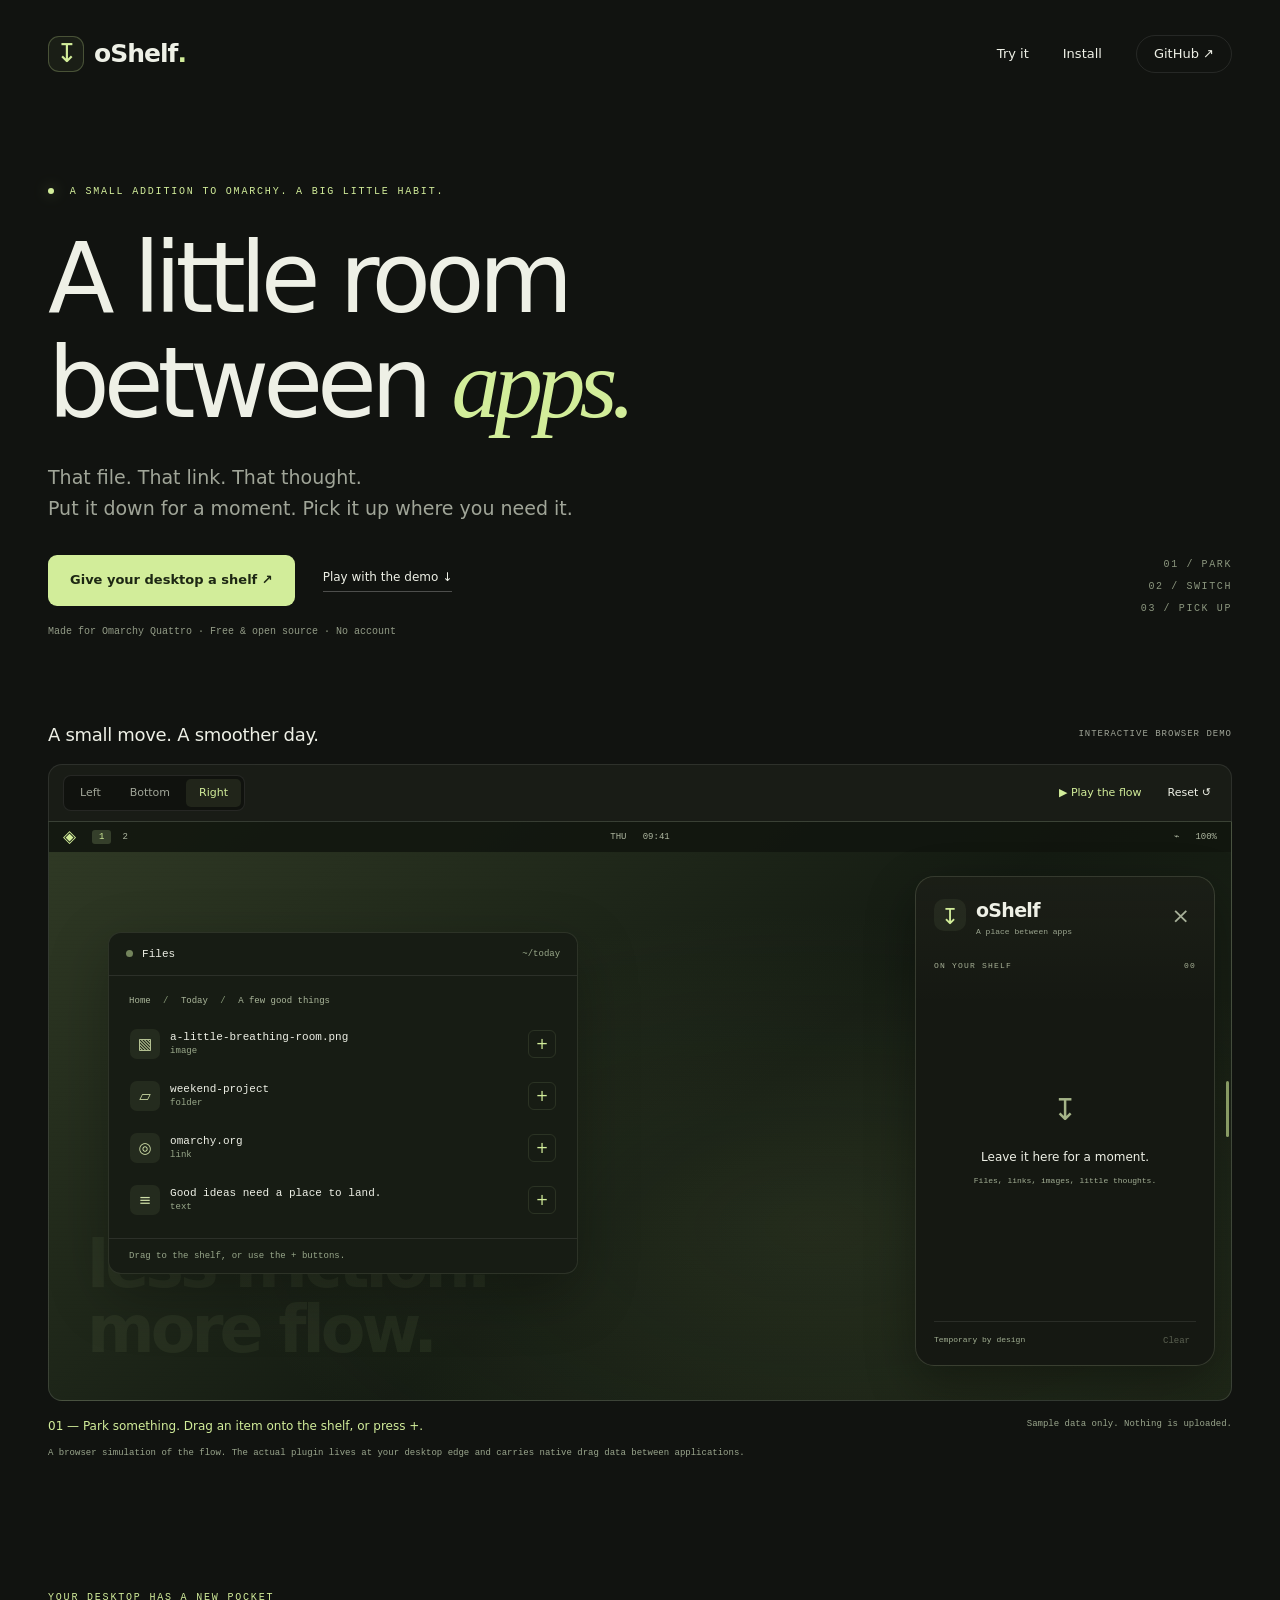
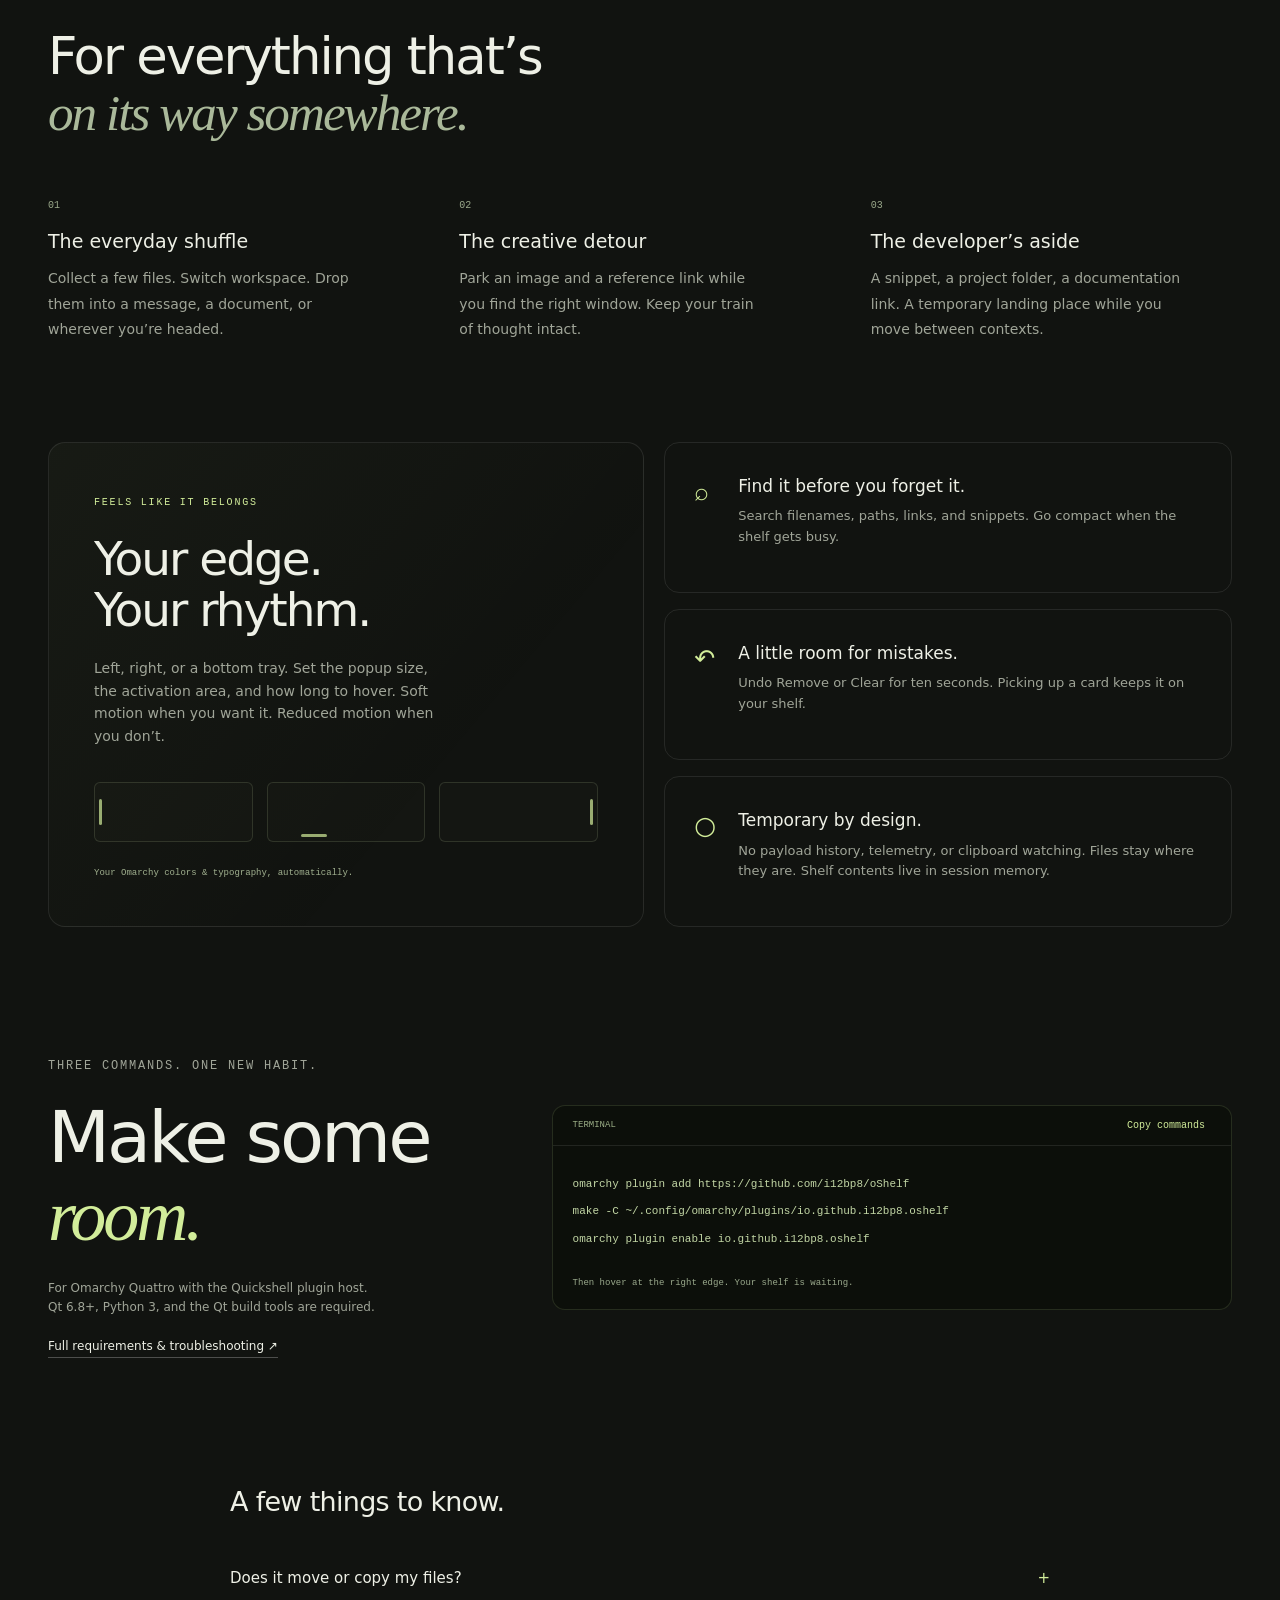
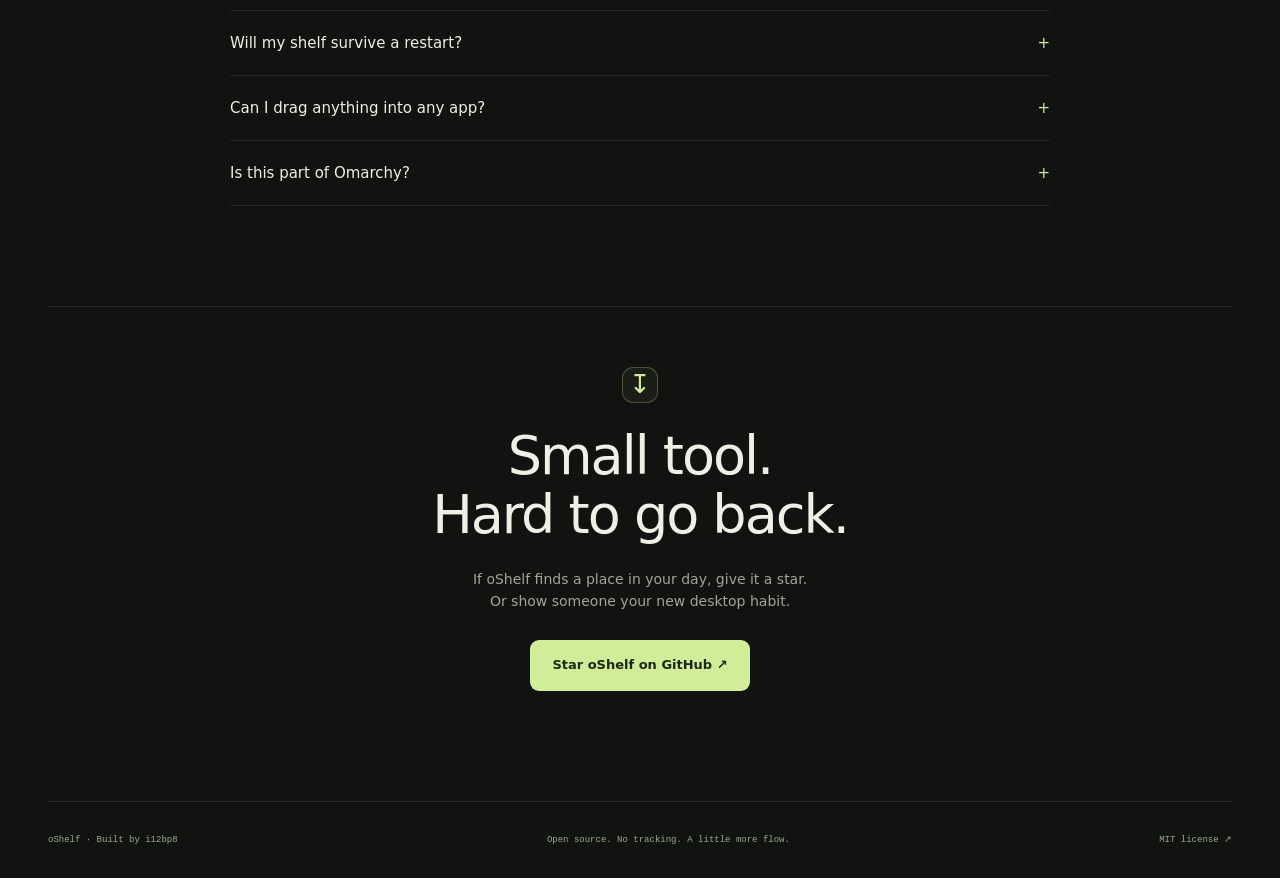
==== site/index.html @ 43b26a2b "Polish oShelf workflows and add interactive product website" ====
<!doctype html>
<html lang="en"><head>
<meta charset="utf-8"><meta name="viewport" content="width=device-width,initial-scale=1">
<title>oShelf — A little room between apps.</title>
<meta name="description" content="Park files, images, links, and snippets at the edge of your Omarchy desktop. Switch context. Pick them up anywhere.">
<meta name="theme-color" content="#111310"><meta property="og:title" content="oShelf — A little room between apps."><meta property="og:description" content="Your next favorite desktop habit. A temporary drag-and-drop shelf for Omarchy."><meta property="og:type" content="website"><meta property="og:url" content="https://i12bp8.github.io/oShelf/"><meta property="og:image" content="https://i12bp8.github.io/oShelf/social.png"><meta name="twitter:card" content="summary_large_image">
<link rel="icon" href="icon.svg" type="image/svg+xml"><link rel="stylesheet" href="style.css"><script src="demo.js" defer></script></head>
<body>
<nav class="nav wrap" aria-label="Main navigation"><a class="brand" href="#"><span class="brand-icon">↧</span> oShelf<span class="brand-dot">.</span></a><div><a href="#playground">Try it</a><a href="#install">Install</a><a class="github" href="https://github.com/i12bp8/oShelf">GitHub ↗</a></div></nav>
<main><header class="hero wrap"><p class="eyebrow"><span></span> A SMALL ADDITION TO OMARCHY. A BIG LITTLE HABIT.</p><h1>A little room<br>between <em>apps.</em></h1><p class="intro">That file. That link. That thought.<br>Put it down for a moment. Pick it up where you need it.</p><div class="hero-actions"><a class="button primary" href="#install">Give your desktop a shelf ↗</a><a class="text-link" href="#playground">Play with the demo ↓</a></div><p class="fine">Made for Omarchy Quattro · Free & open source · No account</p><div class="hero-index" aria-hidden="true">01 / PARK<br>02 / SWITCH<br>03 / PICK UP</div></header>
<section class="playground wrap" id="playground" aria-labelledby="demo-title"><div class="section-label"><h2 id="demo-title">A small move. A smoother day.</h2><span>INTERACTIVE BROWSER DEMO</span></div>
<div class="demo-toolbar"><div class="segmented" aria-label="Shelf placement"><button data-edge="left" aria-pressed="false">Left</button><button data-edge="bottom" aria-pressed="false">Bottom</button><button data-edge="right" aria-pressed="true">Right</button></div><div class="demo-tools"><button id="tour">▶ Play the flow</button><button id="reset" aria-label="Reset demo">Reset ↺</button></div></div>
<div class="desktop" id="desktop" data-edge="right"><div class="desktop-bar"><span class="desktop-logo">◈</span><div class="workspaces" aria-label="Demo workspace"><button data-workspace="1" aria-pressed="true">1</button><button data-workspace="2" aria-pressed="false">2</button></div><span class="bar-time">THU &nbsp; 09:41</span><span>⌁ &nbsp; 100%</span></div><div class="wallpaper-word" aria-hidden="true">less friction.<br>more flow.</div>
<div class="app-window" id="source-window"><div class="window-top"><span class="window-dot"></span><span>Files</span><small>~/today</small></div><div class="file-path">Home <span>/</span> Today <span>/</span> A few good things</div><div id="samples" class="sample-list"></div><p class="window-foot">Drag to the shelf, or use the + buttons.</p></div>
<div class="app-window destination" id="destination" hidden><div class="window-top"><span class="window-dot"></span><span>Your next project</span><small>Workspace 2</small></div><div class="destination-body"><span class="destination-icon">↙</span><h3>Bring it over.</h3><p>Drop a shelf card here.<br>Or select its pick-up arrow.</p><div id="delivered"></div></div></div>
<button class="edge-handle" id="edge-handle" aria-label="Open or close the demo shelf"></button><aside class="shelf" id="shelf" aria-label="Demo shelf"><div class="shelf-head"><span class="shelf-mark">↧</span><div><strong>oShelf</strong><small>A place between apps</small></div><button id="collapse" aria-label="Close demo shelf">×</button></div><div class="shelf-meta"><span>ON YOUR SHELF</span><span id="count">00</span></div><div class="shelf-cards" id="shelf-cards"></div><div class="empty" id="empty"><span>↧</span><strong>Leave it here for a moment.</strong><p>Files, links, images, little thoughts.</p></div><div class="shelf-foot"><span>Temporary by design</span><button id="clear">Clear</button></div></aside></div>
<div class="demo-caption"><p id="demo-status" role="status" aria-live="polite">01 — Park something. Drag an item onto the shelf, or press +.</p><span>Sample data only. Nothing is uploaded.</span></div><p class="demo-note">A browser simulation of the flow. The actual plugin lives at your desktop edge and carries native drag data between applications.</p></section>
<section class="statement wrap"><p class="eyebrow">YOUR DESKTOP HAS A NEW POCKET</p><h2>For everything that’s<br><em>on its way somewhere.</em></h2><div class="use-cases"><article><span class="number">01</span><h3>The everyday shuffle</h3><p>Collect a few files. Switch workspace. Drop them into a message, a document, or wherever you’re headed.</p></article><article><span class="number">02</span><h3>The creative detour</h3><p>Park an image and a reference link while you find the right window. Keep your train of thought intact.</p></article><article><span class="number">03</span><h3>The developer’s aside</h3><p>A snippet, a project folder, a documentation link. A temporary landing place while you move between contexts.</p></article></div></section>
<section class="details wrap"><div class="detail-large"><span class="eyebrow">FEELS LIKE IT BELONGS</span><h2>Your edge.<br>Your rhythm.</h2><p>Left, right, or a bottom tray. Set the popup size, the activation area, and how long to hover. Soft motion when you want it. Reduced motion when you don’t.</p><div class="mini-edges" aria-hidden="true"><div><i></i></div><div><i></i></div><div><i></i></div></div><span class="detail-tag">Your Omarchy colors & typography, automatically.</span></div><div class="detail-stack"><article><span>⌕</span><div><h3>Find it before you forget it.</h3><p>Search filenames, paths, links, and snippets. Go compact when the shelf gets busy.</p></div></article><article><span>↶</span><div><h3>A little room for mistakes.</h3><p>Undo Remove or Clear for ten seconds. Picking up a card keeps it on your shelf.</p></div></article><article><span>○</span><div><h3>Temporary by design.</h3><p>No payload history, telemetry, or clipboard watching. Files stay where they are. Shelf contents live in session memory.</p></div></article></div></section>
<section class="install wrap" id="install"><div><p class="eyebrow">THREE COMMANDS. ONE NEW HABIT.</p><h2>Make some<br><em>room.</em></h2><p>For Omarchy Quattro with the Quickshell plugin host.<br>Qt 6.8+, Python 3, and the Qt build tools are required.</p><a class="text-link" href="https://github.com/i12bp8/oShelf#install">Full requirements & troubleshooting ↗</a></div><div class="terminal"><div class="terminal-top"><span>TERMINAL</span><button id="copy-install">Copy commands</button></div><pre><code id="install-code">omarchy plugin add https://github.com/i12bp8/oShelf
make -C ~/.config/omarchy/plugins/io.github.i12bp8.oshelf
omarchy plugin enable io.github.i12bp8.oshelf</code></pre><p>Then hover at the right edge. Your shelf is waiting.</p></div></section>
<section class="faq wrap"><h2>A few things to know.</h2><details><summary>Does it move or copy my files?</summary><p>oShelf keeps references to files and folders. It never moves or deletes the originals. Outgoing drags use copy semantics; the receiving application decides what to do with the offered data.</p></details><details><summary>Will my shelf survive a restart?</summary><p>No. Shelf contents disappear when the plugin reloads or the shell session ends. Your placement, size, and timing preferences are saved separately.</p></details><details><summary>Can I drag anything into any app?</summary><p>Files, folders, bundles, links, text, and portable image data are supported. Destinations choose which formats they accept. Image-only data is not converted into a file, and browser, GTK, and sandboxed app compatibility is not exhaustive.</p></details><details><summary>Is this part of Omarchy?</summary><p>oShelf is an independent community plugin for Omarchy Quattro. It is free software under the MIT license.</p></details></section>
<section class="closing wrap"><span class="brand-icon">↧</span><h2>Small tool.<br>Hard to go back.</h2><p>If oShelf finds a place in your day, give it a star.<br>Or show someone your new desktop habit.</p><a class="button primary" href="https://github.com/i12bp8/oShelf">Star oShelf on GitHub ↗</a></section></main>
<footer class="wrap"><span>oShelf · Built by <a href="https://github.com/i12bp8">i12bp8</a></span><span>Open source. No tracking. A little more flow.</span><a href="https://github.com/i12bp8/oShelf/blob/main/LICENSE">MIT license ↗</a></footer></body></html>
---- site/style.css ----
:root{color-scheme:dark;--bg:#111310;--line:#ffffff17;--ink:#eef0e6;--muted:#a0a598;--accent:#d2ed9a;--mono:ui-monospace,SFMono-Regular,Consolas,monospace;--sans:Inter,ui-sans-serif,system-ui,-apple-system,sans-serif}
*{box-sizing:border-box}html{scroll-behavior:smooth;scroll-padding-top:24px}body{margin:0;background:var(--bg);color:var(--ink);font-family:var(--sans);font-size:15px;line-height:1.6}a{color:inherit;text-decoration:none}button{font:inherit;color:inherit;cursor:pointer;border:0;background:none}button:disabled{opacity:.4;cursor:default}button:focus-visible,a:focus-visible,summary:focus-visible{outline:2px solid var(--accent);outline-offset:5px}h1,h2,h3,p{margin:0}h1,h2,h3{line-height:1.08}em{font-family:Georgia,serif;font-weight:400}::selection{background:var(--accent);color:var(--bg)}.wrap{max-width:1200px;width:calc(100% - 96px);margin:auto}
.nav{display:flex;justify-content:space-between;align-items:center;height:108px}.brand{font-size:25px;font-weight:700;letter-spacing:-1px;display:flex;align-items:center;gap:10px}.brand-dot{color:var(--accent);margin-left:-10px}.brand-icon{display:inline-grid;place-items:center;width:36px;height:36px;border:1px solid #d2ed9a40;border-radius:11px;background:#d2ed9a0c;color:var(--accent);font:26px var(--mono)}.nav>div{display:flex;gap:34px;align-items:center;font-size:13px}.github{padding:8px 17px;border:1px solid var(--line);border-radius:30px}
.hero{position:relative;padding:76px 0 88px}.eyebrow{font:10px/1.6 var(--mono);letter-spacing:1.8px;color:var(--accent)}.hero .eyebrow span{display:inline-block;width:6px;height:6px;border-radius:50%;background:var(--accent);margin-right:8px;box-shadow:0 0 15px #d2ed9a70}h1{font-size:clamp(64px,7.6vw,108px);font-weight:520;letter-spacing:-6px;margin:26px 0 25px}h1 em{color:var(--accent)}.intro{font-size:19px;color:var(--muted);line-height:1.65}.hero-actions{display:flex;align-items:center;gap:28px;margin-top:30px}.button{display:inline-flex;align-items:center;justify-content:center;gap:30px;border-radius:9px;padding:15px 22px;font-size:13px;font-weight:600;transition:transform .2s,background .2s}.button:hover{transform:translateY(-3px)}.primary{background:var(--accent);color:#1d2713}.text-link{font-size:12px;border-bottom:1px solid #ffffff40;padding-bottom:4px}.fine{font:10px var(--mono);color:#929b86;margin-top:20px}.hero-index{position:absolute;bottom:105px;right:0;text-align:right;font:10px/2.2 var(--mono);letter-spacing:1.6px;color:#8b967e}
.section-label{display:flex;align-items:center;justify-content:space-between;margin-bottom:20px}.section-label h2{font-size:18px;font-weight:500;letter-spacing:-.3px}.section-label>span{font:9px var(--mono);color:var(--muted);letter-spacing:1px}.playground{scroll-margin-top:30px}.demo-toolbar{border:1px solid var(--line);border-bottom:0;border-radius:14px 14px 0 0;display:flex;justify-content:space-between;align-items:center;padding:10px 14px;background:#191c16}.segmented{display:flex;gap:3px;padding:3px;background:#10120e;border:1px solid var(--line);border-radius:8px}.segmented button{font-size:11px;padding:5px 13px;border-radius:5px;color:var(--muted)}.segmented button[aria-pressed=true]{color:var(--accent);background:#d2ed9a16}.demo-tools{display:flex;gap:14px;font-size:11px}.demo-tools button:first-child{color:var(--accent)}
.desktop{height:580px;position:relative;overflow:hidden;border:1px solid #ffffff20;border-radius:0 0 14px 14px;background:radial-gradient(ellipse at 65% 70%,#5b674033,transparent 55%),linear-gradient(140deg,#303a25,#141b12 55%,#1d2517);isolation:isolate}.desktop:after{content:'';position:absolute;inset:30px 0 0;pointer-events:none;background:repeating-linear-gradient(0deg,transparent,transparent 3px,#00000005 3px,#00000005 4px);z-index:-1}.desktop-bar{height:30px;background:#10150edf;display:flex;align-items:center;gap:16px;padding:0 14px;font:9px var(--mono);color:#aeb7a0}.desktop-logo{color:var(--accent);font-size:17px}.workspaces{display:flex;gap:4px}.workspaces button{padding:2px 7px;border-radius:3px}.workspaces button[aria-pressed=true]{background:#c6e39830;color:var(--accent)}.bar-time{position:absolute;left:50%;transform:translateX(-50%)}.desktop-bar>span:last-child{margin-left:auto}.wallpaper-word{position:absolute;left:38px;bottom:38px;font-size:65px;line-height:1;letter-spacing:-4px;color:#d2ed9a10;font-weight:650}
.app-window{position:absolute;left:5%;top:110px;width:45%;max-width:470px;min-width:280px;border:1px solid #c3d0ad21;background:#171c14;border-radius:13px;box-shadow:0 20px 60px #0004;overflow:hidden;transition:opacity .3s,transform .3s}.window-top{display:flex;align-items:center;gap:9px;height:43px;padding:0 17px;font:11px var(--mono);border-bottom:1px solid var(--line)}.window-dot{width:7px;height:7px;background:#73845c;border-radius:50%}.window-top small{margin-left:auto;color:#98a789;font-size:9px}.file-path{padding:20px 20px 12px;font:9px var(--mono);color:#abb79b}.file-path span{color:#879977;padding:0 7px}.sample-list{padding:0 10px 12px}.sample{display:flex;gap:10px;align-items:center;padding:11px;border-radius:8px;cursor:grab}.sample:hover{background:#ffffff05}.sample-icon{width:30px;height:30px;display:grid;place-items:center;border-radius:7px;background:#d2ed9a12;color:#cfdea8;font-size:15px}.sample-copy{flex:1;min-width:0}.sample strong{font:11px var(--mono);display:block;white-space:nowrap;overflow:hidden;text-overflow:ellipsis}.sample small{display:block;font:9px var(--mono);color:#9aa98b;margin-top:3px}.sample button{border:1px solid #b3ca8d20;border-radius:6px;width:28px;height:28px;color:var(--accent)}.window-foot{border-top:1px solid var(--line);padding:12px 20px;font:9px var(--mono);color:#98a78a}
.edge-handle{position:absolute;right:0;top:42%;width:16px;height:90px;z-index:5;padding:0}.edge-handle:after{content:'';position:absolute;right:2px;top:17px;width:3px;height:56px;border-radius:4px;background:var(--accent);opacity:.6}.edge-handle:hover:after{opacity:1}.shelf{position:absolute;right:16px;top:54px;width:300px;height:490px;background:#151812;border:1px solid #c5d2ad2e;border-radius:19px;box-shadow:0 18px 50px #0005;display:flex;flex-direction:column;padding:18px;transition:transform .32s cubic-bezier(.2,.8,.2,1),opacity .24s;z-index:4;background-image:linear-gradient(#d2ed9a08,transparent 130px)}.shelf.closed{opacity:0;transform:translateX(28px) scale(.97);pointer-events:none}.shelf.dragover{border-color:var(--accent);box-shadow:0 0 0 3px #d2ed9a18,0 18px 50px #0005}.shelf-head{display:flex;align-items:center;gap:10px}.shelf-mark{width:32px;height:32px;display:grid;place-items:center;background:#d2ed9a10;border-radius:10px;font-size:22px;color:var(--accent)}.shelf-head strong{font-size:19px;letter-spacing:-.7px}.shelf-head small{display:block;color:#9ba58f;font:8px var(--mono);margin-top:2px}.shelf-head>button{margin-left:auto;font-size:22px;color:#a7b099}.shelf-meta{display:flex;justify-content:space-between;margin:25px 0 12px;font:8px var(--mono);letter-spacing:1.2px;color:#a6b095}.shelf-cards{display:flex;flex-direction:column;gap:8px;overflow:auto;flex:1;scrollbar-width:thin;scrollbar-color:#4b593b transparent}.demo-card{position:relative;background:#d2ed9a04;border:1px solid #c7d3b316;border-radius:12px;padding:13px;flex-shrink:0;cursor:grab;animation:arrive .28s ease-out}.card-type{font:8px var(--mono);letter-spacing:1.4px;color:#aabc8c;display:block;margin-bottom:8px}.card-title{font:12px/1.4 var(--mono);display:block;padding-right:24px;overflow-wrap:anywhere}.card-detail{font:8px var(--mono);color:#9aa78c;display:block;margin-top:10px;overflow:hidden;text-overflow:ellipsis;white-space:nowrap}.demo-card button{position:absolute;right:8px;top:8px;border-radius:6px;color:var(--accent);width:27px;height:27px;background:#d2ed9a0b}.card-art{height:58px;border-radius:6px;margin-bottom:10px;background:radial-gradient(circle at 65% 40%,#e3d998 0 8%,transparent 8.5%),linear-gradient(165deg,transparent 50%,#7a8e5f 50% 66%,#455b3a 66% 78%,#263d2b 78%),#b7c296}.empty{text-align:center;position:absolute;left:20px;right:20px;top:43%;pointer-events:none}.empty>span{display:block;font-size:30px;color:#a5b488;margin-bottom:10px}.empty strong{font-size:12px;font-weight:500}.empty p{font:8px var(--mono);color:#a2ae94;margin-top:8px}.shelf-foot{display:flex;justify-content:space-between;border-top:1px solid var(--line);padding-top:13px;margin-top:12px;font:8px var(--mono);color:#a0ae91}.shelf-foot button{font-size:9px;color:#c2ccaf}
.destination-body{min-height:250px;padding:35px;text-align:center}.destination-icon{font-size:27px;color:var(--accent)}.destination h3{font-size:24px;margin:12px 0}.destination p{font-size:11px;color:var(--muted)}.destination.dragover{border-color:var(--accent)}#delivered{display:flex;gap:7px;flex-wrap:wrap;margin-top:20px}.delivered-item{font:9px var(--mono);border:1px solid #d2ed9a35;color:var(--accent);padding:7px 10px;border-radius:6px;animation:arrive .3s;overflow-wrap:anywhere;max-width:100%}
.desktop[data-edge=left] .shelf{left:16px;right:auto}.desktop[data-edge=left] .shelf.closed{transform:translateX(-28px) scale(.97)}.desktop[data-edge=left] .edge-handle{left:0;right:auto}.desktop[data-edge=left] .edge-handle:after{left:2px;right:auto}.desktop[data-edge=left] .app-window{left:auto;right:5%}.desktop[data-edge=bottom] .shelf{width:620px;max-width:calc(100% - 32px);height:255px;top:auto;bottom:14px;left:50%;right:auto;transform:translateX(-50%)}.desktop[data-edge=bottom] .shelf.closed{transform:translate(-50%,28px) scale(.97)}.desktop[data-edge=bottom] .shelf-cards{flex-direction:row}.desktop[data-edge=bottom] .demo-card{width:210px}.desktop[data-edge=bottom] .card-art{display:none}.desktop[data-edge=bottom] .shelf-meta{margin:12px 0 8px}.desktop[data-edge=bottom] .shelf-foot{margin-top:8px;padding-top:8px}.desktop[data-edge=bottom] .edge-handle{top:auto;bottom:0;left:44%;width:90px;height:14px}.desktop[data-edge=bottom] .edge-handle:after{top:auto;bottom:2px;left:17px;width:56px;height:3px}.desktop[data-edge=bottom] .app-window{top:50px;left:7%;width:50%}.desktop[data-edge=bottom] .sample{padding:5px 11px}.desktop[data-edge=bottom] .file-path{padding:10px 20px}.desktop[data-edge=bottom] .window-foot{display:none}.desktop[data-edge=bottom] .destination-body{padding:12px;min-height:160px}
.demo-caption{display:flex;justify-content:space-between;gap:20px;align-items:start;margin-top:16px}.demo-caption p{font-size:12px;color:var(--accent)}.demo-caption>span,.demo-note{font:9px/1.6 var(--mono);color:#9aa68d}.demo-note{margin-top:10px;max-width:720px}.statement{padding:130px 0 100px}.statement h2{font-size:clamp(35px,4vw,54px);font-weight:500;letter-spacing:-2px;margin-top:23px}.statement h2 em{color:#aab99a}.use-cases{display:grid;grid-template-columns:repeat(3,1fr);gap:50px;margin-top:60px}.number{font:10px var(--mono);color:#9aa88a;display:block;margin-bottom:20px}.use-cases h3{font-size:19px;font-weight:500;margin-bottom:15px}.use-cases p{color:var(--muted);font-size:14px;line-height:1.8;max-width:310px}
.details{display:grid;grid-template-columns:1.05fr 1fr;gap:20px}.detail-large{padding:45px;border:1px solid var(--line);border-radius:17px;background:linear-gradient(130deg,#d2ed9a09,transparent 70%)}.detail-large h2{font-size:47px;letter-spacing:-2px;font-weight:500;margin:22px 0}.detail-large p{font-size:14px;color:var(--muted);max-width:350px}.mini-edges{display:flex;gap:14px;margin:35px 0 24px}.mini-edges>div{position:relative;width:95px;height:60px;border:1px solid #a2b68a30;border-radius:6px;background:#d2ed9a04}.mini-edges i{position:absolute;background:var(--accent);border-radius:3px;opacity:.7}.mini-edges>div:nth-child(1) i{height:26px;width:3px;left:4px;top:16px}.mini-edges>div:nth-child(2) i{height:3px;width:26px;left:33px;bottom:4px}.mini-edges>div:nth-child(3) i{height:26px;width:3px;right:4px;top:16px}.detail-tag{font:9px var(--mono);color:#a0b08f}.detail-stack{display:flex;flex-direction:column;gap:16px}.detail-stack article{display:flex;gap:20px;padding:29px;border:1px solid var(--line);border-radius:15px;flex:1}.detail-stack article>span{font-size:25px;color:var(--accent);width:24px;flex-shrink:0}.detail-stack h3{font-size:17px;font-weight:500;margin:5px 0 11px}.detail-stack p{font-size:13px;color:var(--muted)}
.install{padding:130px 0;display:grid;grid-template-columns:.8fr 1.2fr;align-items:center;gap:50px}.install h2{font-size:72px;letter-spacing:-3px;margin:23px 0;font-weight:500}.install h2 em{color:var(--accent)}.install p{font-size:12px;color:var(--muted);margin-bottom:16px}.terminal{background:#0c0f0a;border:1px solid #d2ed9a22;border-radius:13px;overflow:hidden;min-width:0}.terminal-top{padding:13px 20px;display:flex;justify-content:space-between;align-items:center;border-bottom:1px solid var(--line);font:9px var(--mono);color:#9bae86}.terminal-top button{font-size:10px;color:var(--accent)}pre{padding:25px 20px;margin:0;overflow:auto;font:11px/2.5 var(--mono);color:#c2d6a5}.terminal p{font:9px var(--mono);padding:0 20px 5px;color:#9aa98c}
.faq{max-width:820px;padding:0 0 100px}.faq h2{font-size:27px;font-weight:500;margin-bottom:30px;letter-spacing:-.7px}details{border-bottom:1px solid var(--line);padding:20px 0}summary{cursor:pointer;list-style:none;font-size:15px;display:flex;justify-content:space-between}summary:after{content:'+';color:var(--accent)}details[open] summary:after{content:'−'}details p{font-size:13px;color:var(--muted);margin-top:14px;max-width:700px}.closing{text-align:center;padding:60px 0 110px;border-top:1px solid var(--line)}.closing h2{font-size:54px;font-weight:500;letter-spacing:-2px;margin:24px 0}.closing p{color:var(--muted);font-size:14px;margin-bottom:27px}footer{display:flex;justify-content:space-between;gap:20px;padding:30px 0;border-top:1px solid var(--line);font:9px/1.8 var(--mono);color:#9baa8e}footer a:hover{color:var(--accent)}[hidden]{display:none!important}
@keyframes arrive{from{opacity:0;transform:translateY(8px) scale(.97)}to{opacity:1;transform:none}}
@media(max-width:1000px){.wrap{width:calc(100% - 48px)}.hero-index{display:none}.desktop{height:570px}.app-window{left:3%;width:43%;min-width:220px}.shelf{width:275px}.desktop[data-edge=left] .app-window{right:3%}.install{grid-template-columns:1fr;gap:35px}.install h2 br{display:none}.use-cases{gap:25px}.details{gap:15px}.detail-large{padding:30px}.detail-stack article{padding:24px}.hero{padding-top:55px}h1{letter-spacing:-4px}}
@media(max-width:650px){.wrap{width:calc(100% - 36px)}.nav{height:80px}.nav>div{gap:18px}.nav>div>a:first-child{display:none}.hero{padding:48px 0 55px}h1{font-size:62px;letter-spacing:-3.8px}.hero .eyebrow{font-size:8px;letter-spacing:.8px}.intro{font-size:16px}.hero-actions{align-items:start;flex-direction:column;gap:20px}.fine{font-size:8px}.section-label{align-items:start;gap:12px}.section-label h2{font-size:15px}.section-label>span{font-size:7px;max-width:90px;text-align:right}.demo-toolbar{padding:8px}.segmented button{padding:5px 8px;font-size:10px}.demo-tools{gap:5px;font-size:9px}.desktop{height:780px}.bar-time{display:none}.app-window,.desktop[data-edge=left] .app-window,.desktop[data-edge=bottom] .app-window{left:14px;right:14px;top:48px;width:auto;max-width:none;min-width:0}.sample{padding:7px}.file-path{font-size:8px;padding:12px}.window-foot{padding:8px 14px;font-size:8px}.shelf,.desktop[data-edge=left] .shelf{left:auto;right:14px;top:355px;width:calc(100% - 28px);height:405px}.desktop[data-edge=left] .shelf{left:14px;right:auto}.desktop[data-edge=bottom] .shelf{top:auto;bottom:15px;height:380px;width:calc(100% - 28px);max-width:none;left:50%}.desktop[data-edge=bottom] .shelf-cards{flex-direction:column}.desktop[data-edge=bottom] .demo-card{width:100%}.desktop[data-edge=bottom] .app-window .sample{padding:7px}.desktop[data-edge=bottom] .window-foot{display:block}.destination-body{min-height:215px;padding:20px}.destination h3{font-size:21px}.desktop[data-edge=bottom] .destination-body{min-height:240px;padding:24px}.wallpaper-word{font-size:48px}.demo-caption{flex-direction:column;gap:6px}.demo-caption p{font-size:11px}.statement{padding:80px 0 60px}.statement h2{font-size:34px;letter-spacing:-1.3px}.use-cases{grid-template-columns:1fr;margin-top:35px;gap:30px}.use-cases article{display:grid;grid-template-columns:30px 1fr;column-gap:12px}.number{grid-row:span 2;margin-top:5px}.use-cases p{max-width:none}.use-cases h3{font-size:18px;margin-bottom:10px}.details{grid-template-columns:1fr}.detail-large h2{font-size:40px}.install{padding:80px 0}.install h2{font-size:57px}.faq{padding-bottom:65px}.closing{padding:50px 0 70px}.closing h2{font-size:45px}footer{flex-direction:column;gap:8px}.demo-note{font-size:8px}}
.details>*{min-width:0}.detail-tag{display:block;line-height:1.7;overflow-wrap:anywhere}.detail-stack article>div{min-width:0}.mini-edges>div{min-width:0;flex:1}
@media(prefers-reduced-motion:reduce){html{scroll-behavior:auto}*,*:before,*:after{animation:none!important;transition:none!important}}
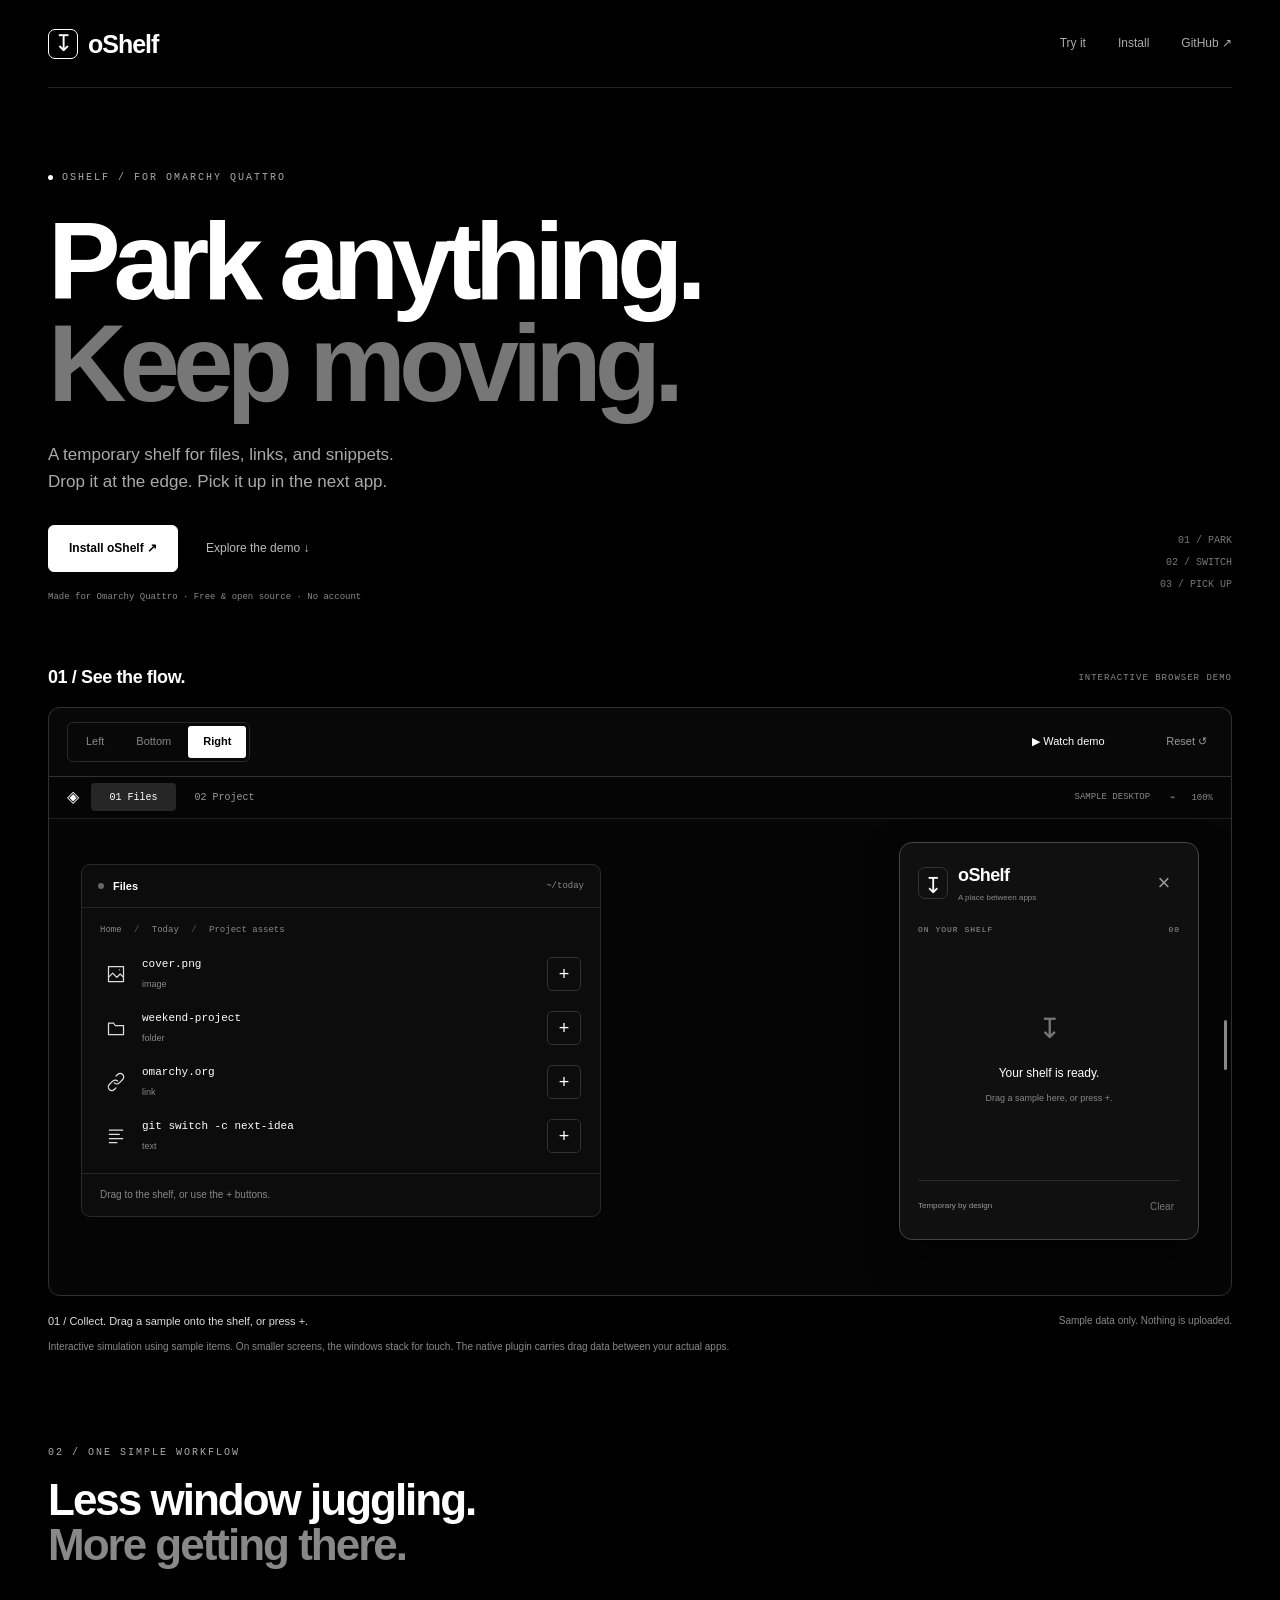
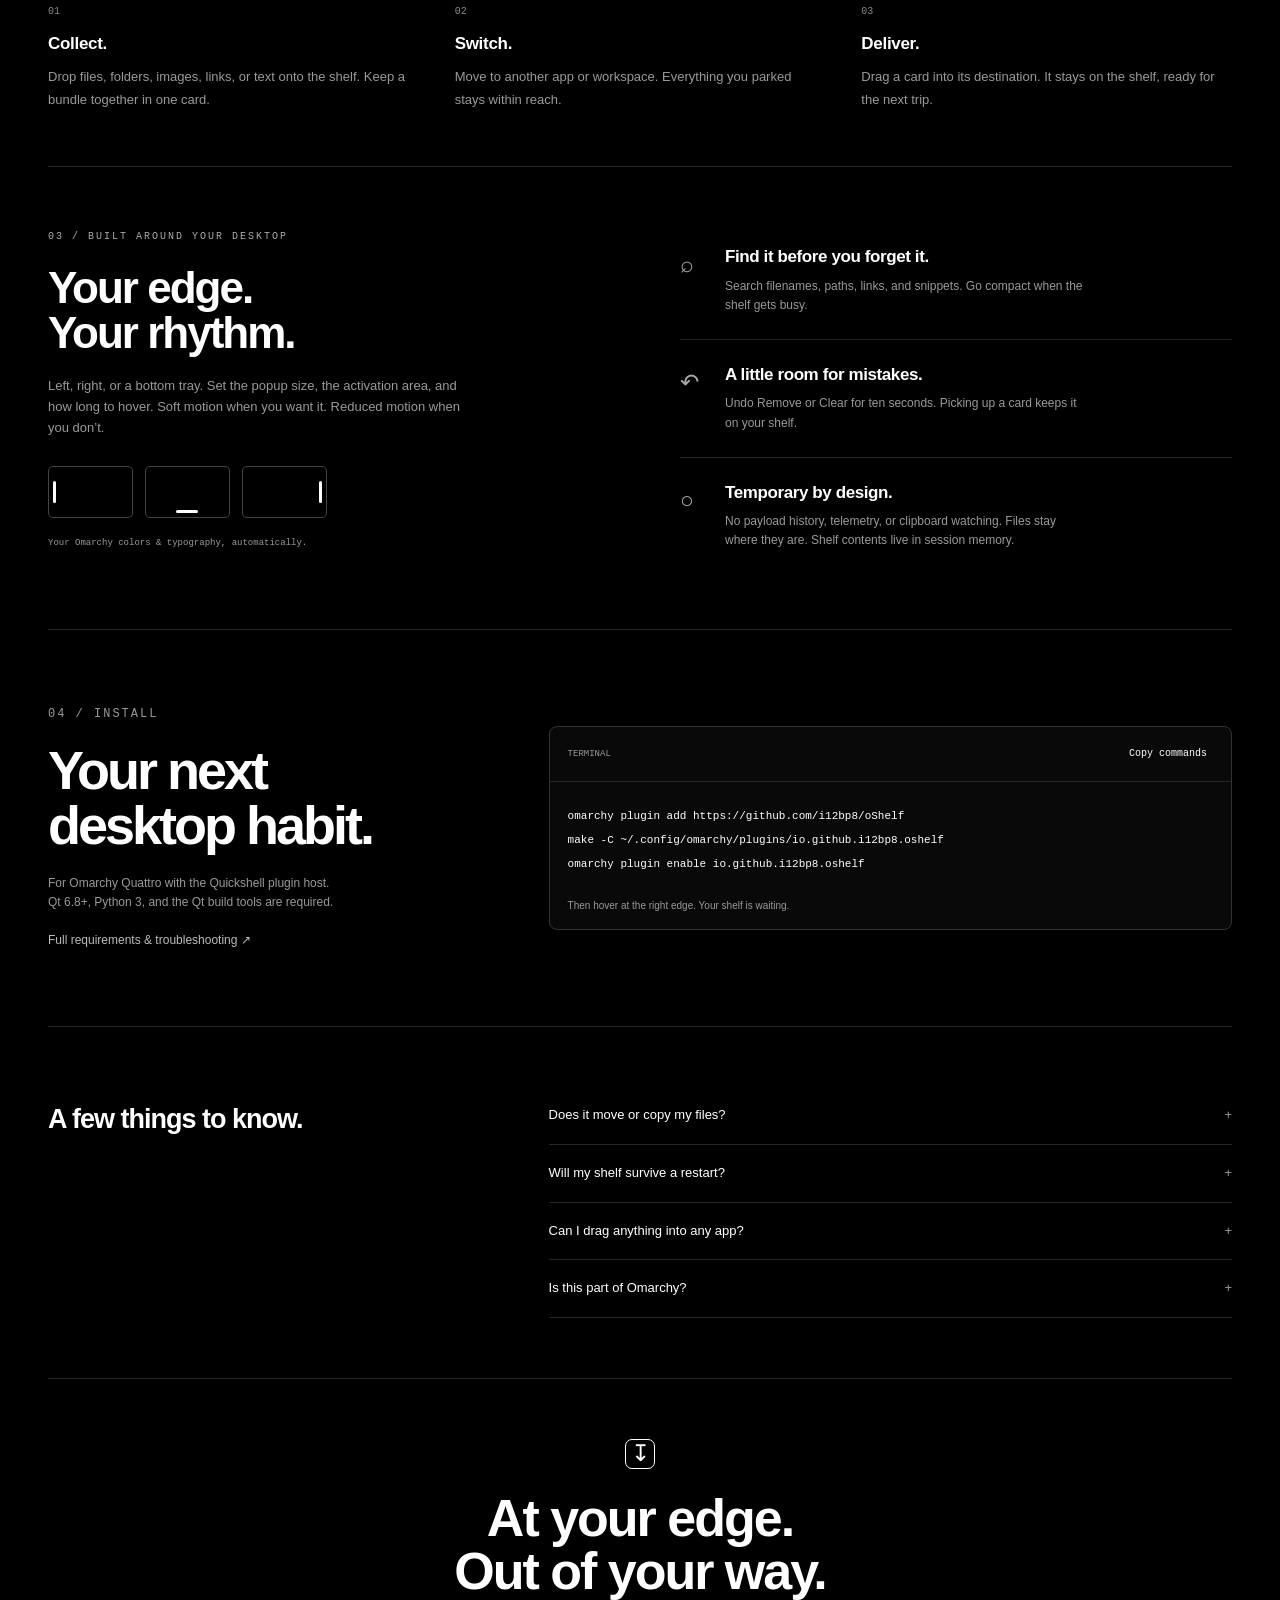
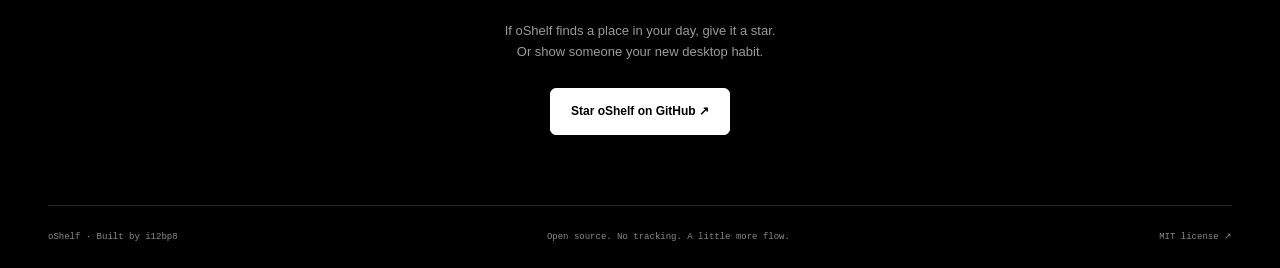
==== commit a9c9e65f: "Redesign the site in monochrome" ====
--- a/site/index.html
+++ b/site/index.html
@@ -3,23 +3,23 @@
 <meta charset="utf-8"><meta name="viewport" content="width=device-width,initial-scale=1">
 <title>oShelf — A little room between apps.</title>
 <meta name="description" content="Park files, images, links, and snippets at the edge of your Omarchy desktop. Switch context. Pick them up anywhere.">
-<meta name="theme-color" content="#111310"><meta property="og:title" content="oShelf — A little room between apps."><meta property="og:description" content="Your next favorite desktop habit. A temporary drag-and-drop shelf for Omarchy."><meta property="og:type" content="website"><meta property="og:url" content="https://i12bp8.github.io/oShelf/"><meta property="og:image" content="https://i12bp8.github.io/oShelf/social.png"><meta name="twitter:card" content="summary_large_image">
-<link rel="icon" href="icon.svg" type="image/svg+xml"><link rel="stylesheet" href="style.css"><script src="demo.js" defer></script></head>
+<meta name="theme-color" content="#000000"><meta property="og:title" content="oShelf — A little room between apps."><meta property="og:description" content="Your next favorite desktop habit. A temporary drag-and-drop shelf for Omarchy."><meta property="og:type" content="website"><meta property="og:url" content="https://i12bp8.github.io/oShelf/"><meta property="og:image" content="https://i12bp8.github.io/oShelf/social.png"><meta name="twitter:card" content="summary_large_image">
+<link rel="icon" href="icon.svg" type="image/svg+xml"><link rel="stylesheet" href="style.css?v=2"><script src="demo.js?v=2" defer></script></head>
 <body>
 <nav class="nav wrap" aria-label="Main navigation"><a class="brand" href="#"><span class="brand-icon">↧</span> oShelf<span class="brand-dot">.</span></a><div><a href="#playground">Try it</a><a href="#install">Install</a><a class="github" href="https://github.com/i12bp8/oShelf">GitHub ↗</a></div></nav>
-<main><header class="hero wrap"><p class="eyebrow"><span></span> A SMALL ADDITION TO OMARCHY. A BIG LITTLE HABIT.</p><h1>A little room<br>between <em>apps.</em></h1><p class="intro">That file. That link. That thought.<br>Put it down for a moment. Pick it up where you need it.</p><div class="hero-actions"><a class="button primary" href="#install">Give your desktop a shelf ↗</a><a class="text-link" href="#playground">Play with the demo ↓</a></div><p class="fine">Made for Omarchy Quattro · Free & open source · No account</p><div class="hero-index" aria-hidden="true">01 / PARK<br>02 / SWITCH<br>03 / PICK UP</div></header>
-<section class="playground wrap" id="playground" aria-labelledby="demo-title"><div class="section-label"><h2 id="demo-title">A small move. A smoother day.</h2><span>INTERACTIVE BROWSER DEMO</span></div>
-<div class="demo-toolbar"><div class="segmented" aria-label="Shelf placement"><button data-edge="left" aria-pressed="false">Left</button><button data-edge="bottom" aria-pressed="false">Bottom</button><button data-edge="right" aria-pressed="true">Right</button></div><div class="demo-tools"><button id="tour">▶ Play the flow</button><button id="reset" aria-label="Reset demo">Reset ↺</button></div></div>
-<div class="desktop" id="desktop" data-edge="right"><div class="desktop-bar"><span class="desktop-logo">◈</span><div class="workspaces" aria-label="Demo workspace"><button data-workspace="1" aria-pressed="true">1</button><button data-workspace="2" aria-pressed="false">2</button></div><span class="bar-time">THU &nbsp; 09:41</span><span>⌁ &nbsp; 100%</span></div><div class="wallpaper-word" aria-hidden="true">less friction.<br>more flow.</div>
-<div class="app-window" id="source-window"><div class="window-top"><span class="window-dot"></span><span>Files</span><small>~/today</small></div><div class="file-path">Home <span>/</span> Today <span>/</span> A few good things</div><div id="samples" class="sample-list"></div><p class="window-foot">Drag to the shelf, or use the + buttons.</p></div>
-<div class="app-window destination" id="destination" hidden><div class="window-top"><span class="window-dot"></span><span>Your next project</span><small>Workspace 2</small></div><div class="destination-body"><span class="destination-icon">↙</span><h3>Bring it over.</h3><p>Drop a shelf card here.<br>Or select its pick-up arrow.</p><div id="delivered"></div></div></div>
-<button class="edge-handle" id="edge-handle" aria-label="Open or close the demo shelf"></button><aside class="shelf" id="shelf" aria-label="Demo shelf"><div class="shelf-head"><span class="shelf-mark">↧</span><div><strong>oShelf</strong><small>A place between apps</small></div><button id="collapse" aria-label="Close demo shelf">×</button></div><div class="shelf-meta"><span>ON YOUR SHELF</span><span id="count">00</span></div><div class="shelf-cards" id="shelf-cards"></div><div class="empty" id="empty"><span>↧</span><strong>Leave it here for a moment.</strong><p>Files, links, images, little thoughts.</p></div><div class="shelf-foot"><span>Temporary by design</span><button id="clear">Clear</button></div></aside></div>
-<div class="demo-caption"><p id="demo-status" role="status" aria-live="polite">01 — Park something. Drag an item onto the shelf, or press +.</p><span>Sample data only. Nothing is uploaded.</span></div><p class="demo-note">A browser simulation of the flow. The actual plugin lives at your desktop edge and carries native drag data between applications.</p></section>
-<section class="statement wrap"><p class="eyebrow">YOUR DESKTOP HAS A NEW POCKET</p><h2>For everything that’s<br><em>on its way somewhere.</em></h2><div class="use-cases"><article><span class="number">01</span><h3>The everyday shuffle</h3><p>Collect a few files. Switch workspace. Drop them into a message, a document, or wherever you’re headed.</p></article><article><span class="number">02</span><h3>The creative detour</h3><p>Park an image and a reference link while you find the right window. Keep your train of thought intact.</p></article><article><span class="number">03</span><h3>The developer’s aside</h3><p>A snippet, a project folder, a documentation link. A temporary landing place while you move between contexts.</p></article></div></section>
-<section class="details wrap"><div class="detail-large"><span class="eyebrow">FEELS LIKE IT BELONGS</span><h2>Your edge.<br>Your rhythm.</h2><p>Left, right, or a bottom tray. Set the popup size, the activation area, and how long to hover. Soft motion when you want it. Reduced motion when you don’t.</p><div class="mini-edges" aria-hidden="true"><div><i></i></div><div><i></i></div><div><i></i></div></div><span class="detail-tag">Your Omarchy colors & typography, automatically.</span></div><div class="detail-stack"><article><span>⌕</span><div><h3>Find it before you forget it.</h3><p>Search filenames, paths, links, and snippets. Go compact when the shelf gets busy.</p></div></article><article><span>↶</span><div><h3>A little room for mistakes.</h3><p>Undo Remove or Clear for ten seconds. Picking up a card keeps it on your shelf.</p></div></article><article><span>○</span><div><h3>Temporary by design.</h3><p>No payload history, telemetry, or clipboard watching. Files stay where they are. Shelf contents live in session memory.</p></div></article></div></section>
-<section class="install wrap" id="install"><div><p class="eyebrow">THREE COMMANDS. ONE NEW HABIT.</p><h2>Make some<br><em>room.</em></h2><p>For Omarchy Quattro with the Quickshell plugin host.<br>Qt 6.8+, Python 3, and the Qt build tools are required.</p><a class="text-link" href="https://github.com/i12bp8/oShelf#install">Full requirements & troubleshooting ↗</a></div><div class="terminal"><div class="terminal-top"><span>TERMINAL</span><button id="copy-install">Copy commands</button></div><pre><code id="install-code">omarchy plugin add https://github.com/i12bp8/oShelf
+<main><header class="hero wrap"><p class="eyebrow"><span></span> OSHELF / FOR OMARCHY QUATTRO</p><h1>Park anything.<br><em>Keep moving.</em></h1><p class="intro">A temporary shelf for files, links, and snippets.<br>Drop it at the edge. Pick it up in the next app.</p><div class="hero-actions"><a class="button primary" href="#install">Install oShelf ↗</a><a class="text-link" href="#playground">Explore the demo ↓</a></div><p class="fine">Made for Omarchy Quattro · Free & open source · No account</p><div class="hero-index" aria-hidden="true">01 / PARK<br>02 / SWITCH<br>03 / PICK UP</div></header>
+<section class="playground wrap" id="playground" aria-labelledby="demo-title"><div class="section-label"><h2 id="demo-title">01 / See the flow.</h2><span>INTERACTIVE BROWSER DEMO</span></div>
+<div class="demo-toolbar"><div class="segmented" aria-label="Shelf placement"><button data-edge="left" aria-pressed="false">Left</button><button data-edge="bottom" aria-pressed="false">Bottom</button><button data-edge="right" aria-pressed="true">Right</button></div><div class="demo-tools"><button id="tour">▶ Watch demo</button><button id="reset" aria-label="Reset demo">Reset ↺</button></div></div>
+<div class="desktop" id="desktop" data-edge="right"><div class="desktop-bar"><span class="desktop-logo">◈</span><div class="workspaces" aria-label="Demo workspace"><button data-workspace="1" aria-pressed="true">01 Files</button><button data-workspace="2" aria-pressed="false">02 Project</button></div><span class="bar-time">SAMPLE DESKTOP</span><span>⌁ &nbsp; 100%</span></div><div class="wallpaper-word" aria-hidden="true">less friction.<br>more flow.</div>
+<div class="app-window" id="source-window"><div class="window-top"><span class="window-dot"></span><span>Files</span><small>~/today</small></div><div class="file-path">Home <span>/</span> Today <span>/</span> Project assets</div><div id="samples" class="sample-list"></div><p class="window-foot">Drag to the shelf, or use the + buttons.</p></div>
+<div class="app-window destination" id="destination" hidden><div class="window-top"><span class="window-dot"></span><span>Project</span><small>Workspace 2</small></div><div class="destination-body"><span class="destination-icon">↙</span><h3>Drop it into place.</h3><p>Drop a shelf card here.<br>Or use the arrow on a card.</p><div id="delivered"></div></div></div>
+<button class="edge-handle" id="edge-handle" aria-label="Open or close the demo shelf"></button><aside class="shelf" id="shelf" aria-label="Demo shelf"><div class="shelf-head"><span class="shelf-mark">↧</span><div><strong>oShelf</strong><small>A place between apps</small></div><button id="collapse" aria-label="Close demo shelf">×</button></div><div class="shelf-meta"><span>ON YOUR SHELF</span><span id="count">00</span></div><div class="shelf-cards" id="shelf-cards"></div><div class="empty" id="empty"><span>↧</span><strong>Your shelf is ready.</strong><p>Drag a sample here, or press +.</p></div><div class="shelf-foot"><span>Temporary by design</span><button id="clear">Clear</button></div></aside></div>
+<div class="demo-caption"><p id="demo-status" role="status" aria-live="polite">01 — Park something. Drag an item onto the shelf, or press +.</p><span>Sample data only. Nothing is uploaded.</span></div><p class="demo-note">Interactive simulation using sample items. On smaller screens, the windows stack for touch. The native plugin carries drag data between your actual apps.</p></section>
+<section class="statement wrap"><p class="eyebrow">02 / ONE SIMPLE WORKFLOW</p><h2>Less window juggling.<br><em>More getting there.</em></h2><div class="use-cases"><article><span class="number">01</span><h3>Collect.</h3><p>Drop files, folders, images, links, or text onto the shelf. Keep a bundle together in one card.</p></article><article><span class="number">02</span><h3>Switch.</h3><p>Move to another app or workspace. Everything you parked stays within reach.</p></article><article><span class="number">03</span><h3>Deliver.</h3><p>Drag a card into its destination. It stays on the shelf, ready for the next trip.</p></article></div></section>
+<section class="details wrap"><div class="detail-large"><span class="eyebrow">03 / BUILT AROUND YOUR DESKTOP</span><h2>Your edge.<br>Your rhythm.</h2><p>Left, right, or a bottom tray. Set the popup size, the activation area, and how long to hover. Soft motion when you want it. Reduced motion when you don’t.</p><div class="mini-edges" aria-hidden="true"><div><i></i></div><div><i></i></div><div><i></i></div></div><span class="detail-tag">Your Omarchy colors & typography, automatically.</span></div><div class="detail-stack"><article><span>⌕</span><div><h3>Find it before you forget it.</h3><p>Search filenames, paths, links, and snippets. Go compact when the shelf gets busy.</p></div></article><article><span>↶</span><div><h3>A little room for mistakes.</h3><p>Undo Remove or Clear for ten seconds. Picking up a card keeps it on your shelf.</p></div></article><article><span>○</span><div><h3>Temporary by design.</h3><p>No payload history, telemetry, or clipboard watching. Files stay where they are. Shelf contents live in session memory.</p></div></article></div></section>
+<section class="install wrap" id="install"><div><p class="eyebrow">04 / INSTALL</p><h2>Your next<br><em>desktop habit.</em></h2><p>For Omarchy Quattro with the Quickshell plugin host.<br>Qt 6.8+, Python 3, and the Qt build tools are required.</p><a class="text-link" href="https://github.com/i12bp8/oShelf#install">Full requirements & troubleshooting ↗</a></div><div class="terminal"><div class="terminal-top"><span>TERMINAL</span><button id="copy-install">Copy commands</button></div><pre><code id="install-code">omarchy plugin add https://github.com/i12bp8/oShelf
 make -C ~/.config/omarchy/plugins/io.github.i12bp8.oshelf
 omarchy plugin enable io.github.i12bp8.oshelf</code></pre><p>Then hover at the right edge. Your shelf is waiting.</p></div></section>
 <section class="faq wrap"><h2>A few things to know.</h2><details><summary>Does it move or copy my files?</summary><p>oShelf keeps references to files and folders. It never moves or deletes the originals. Outgoing drags use copy semantics; the receiving application decides what to do with the offered data.</p></details><details><summary>Will my shelf survive a restart?</summary><p>No. Shelf contents disappear when the plugin reloads or the shell session ends. Your placement, size, and timing preferences are saved separately.</p></details><details><summary>Can I drag anything into any app?</summary><p>Files, folders, bundles, links, text, and portable image data are supported. Destinations choose which formats they accept. Image-only data is not converted into a file, and browser, GTK, and sandboxed app compatibility is not exhaustive.</p></details><details><summary>Is this part of Omarchy?</summary><p>oShelf is an independent community plugin for Omarchy Quattro. It is free software under the MIT license.</p></details></section>
-<section class="closing wrap"><span class="brand-icon">↧</span><h2>Small tool.<br>Hard to go back.</h2><p>If oShelf finds a place in your day, give it a star.<br>Or show someone your new desktop habit.</p><a class="button primary" href="https://github.com/i12bp8/oShelf">Star oShelf on GitHub ↗</a></section></main>
+<section class="closing wrap"><span class="brand-icon">↧</span><h2>At your edge.<br>Out of your way.</h2><p>If oShelf finds a place in your day, give it a star.<br>Or show someone your new desktop habit.</p><a class="button primary" href="https://github.com/i12bp8/oShelf">Star oShelf on GitHub ↗</a></section></main>
 <footer class="wrap"><span>oShelf · Built by <a href="https://github.com/i12bp8">i12bp8</a></span><span>Open source. No tracking. A little more flow.</span><a href="https://github.com/i12bp8/oShelf/blob/main/LICENSE">MIT license ↗</a></footer></body></html>
--- a/site/style.css
+++ b/site/style.css
@@ -1,19 +1,292 @@
-:root{color-scheme:dark;--bg:#111310;--line:#ffffff17;--ink:#eef0e6;--muted:#a0a598;--accent:#d2ed9a;--mono:ui-monospace,SFMono-Regular,Consolas,monospace;--sans:Inter,ui-sans-serif,system-ui,-apple-system,sans-serif}
-*{box-sizing:border-box}html{scroll-behavior:smooth;scroll-padding-top:24px}body{margin:0;background:var(--bg);color:var(--ink);font-family:var(--sans);font-size:15px;line-height:1.6}a{color:inherit;text-decoration:none}button{font:inherit;color:inherit;cursor:pointer;border:0;background:none}button:disabled{opacity:.4;cursor:default}button:focus-visible,a:focus-visible,summary:focus-visible{outline:2px solid var(--accent);outline-offset:5px}h1,h2,h3,p{margin:0}h1,h2,h3{line-height:1.08}em{font-family:Georgia,serif;font-weight:400}::selection{background:var(--accent);color:var(--bg)}.wrap{max-width:1200px;width:calc(100% - 96px);margin:auto}
-.nav{display:flex;justify-content:space-between;align-items:center;height:108px}.brand{font-size:25px;font-weight:700;letter-spacing:-1px;display:flex;align-items:center;gap:10px}.brand-dot{color:var(--accent);margin-left:-10px}.brand-icon{display:inline-grid;place-items:center;width:36px;height:36px;border:1px solid #d2ed9a40;border-radius:11px;background:#d2ed9a0c;color:var(--accent);font:26px var(--mono)}.nav>div{display:flex;gap:34px;align-items:center;font-size:13px}.github{padding:8px 17px;border:1px solid var(--line);border-radius:30px}
-.hero{position:relative;padding:76px 0 88px}.eyebrow{font:10px/1.6 var(--mono);letter-spacing:1.8px;color:var(--accent)}.hero .eyebrow span{display:inline-block;width:6px;height:6px;border-radius:50%;background:var(--accent);margin-right:8px;box-shadow:0 0 15px #d2ed9a70}h1{font-size:clamp(64px,7.6vw,108px);font-weight:520;letter-spacing:-6px;margin:26px 0 25px}h1 em{color:var(--accent)}.intro{font-size:19px;color:var(--muted);line-height:1.65}.hero-actions{display:flex;align-items:center;gap:28px;margin-top:30px}.button{display:inline-flex;align-items:center;justify-content:center;gap:30px;border-radius:9px;padding:15px 22px;font-size:13px;font-weight:600;transition:transform .2s,background .2s}.button:hover{transform:translateY(-3px)}.primary{background:var(--accent);color:#1d2713}.text-link{font-size:12px;border-bottom:1px solid #ffffff40;padding-bottom:4px}.fine{font:10px var(--mono);color:#929b86;margin-top:20px}.hero-index{position:absolute;bottom:105px;right:0;text-align:right;font:10px/2.2 var(--mono);letter-spacing:1.6px;color:#8b967e}
-.section-label{display:flex;align-items:center;justify-content:space-between;margin-bottom:20px}.section-label h2{font-size:18px;font-weight:500;letter-spacing:-.3px}.section-label>span{font:9px var(--mono);color:var(--muted);letter-spacing:1px}.playground{scroll-margin-top:30px}.demo-toolbar{border:1px solid var(--line);border-bottom:0;border-radius:14px 14px 0 0;display:flex;justify-content:space-between;align-items:center;padding:10px 14px;background:#191c16}.segmented{display:flex;gap:3px;padding:3px;background:#10120e;border:1px solid var(--line);border-radius:8px}.segmented button{font-size:11px;padding:5px 13px;border-radius:5px;color:var(--muted)}.segmented button[aria-pressed=true]{color:var(--accent);background:#d2ed9a16}.demo-tools{display:flex;gap:14px;font-size:11px}.demo-tools button:first-child{color:var(--accent)}
-.desktop{height:580px;position:relative;overflow:hidden;border:1px solid #ffffff20;border-radius:0 0 14px 14px;background:radial-gradient(ellipse at 65% 70%,#5b674033,transparent 55%),linear-gradient(140deg,#303a25,#141b12 55%,#1d2517);isolation:isolate}.desktop:after{content:'';position:absolute;inset:30px 0 0;pointer-events:none;background:repeating-linear-gradient(0deg,transparent,transparent 3px,#00000005 3px,#00000005 4px);z-index:-1}.desktop-bar{height:30px;background:#10150edf;display:flex;align-items:center;gap:16px;padding:0 14px;font:9px var(--mono);color:#aeb7a0}.desktop-logo{color:var(--accent);font-size:17px}.workspaces{display:flex;gap:4px}.workspaces button{padding:2px 7px;border-radius:3px}.workspaces button[aria-pressed=true]{background:#c6e39830;color:var(--accent)}.bar-time{position:absolute;left:50%;transform:translateX(-50%)}.desktop-bar>span:last-child{margin-left:auto}.wallpaper-word{position:absolute;left:38px;bottom:38px;font-size:65px;line-height:1;letter-spacing:-4px;color:#d2ed9a10;font-weight:650}
-.app-window{position:absolute;left:5%;top:110px;width:45%;max-width:470px;min-width:280px;border:1px solid #c3d0ad21;background:#171c14;border-radius:13px;box-shadow:0 20px 60px #0004;overflow:hidden;transition:opacity .3s,transform .3s}.window-top{display:flex;align-items:center;gap:9px;height:43px;padding:0 17px;font:11px var(--mono);border-bottom:1px solid var(--line)}.window-dot{width:7px;height:7px;background:#73845c;border-radius:50%}.window-top small{margin-left:auto;color:#98a789;font-size:9px}.file-path{padding:20px 20px 12px;font:9px var(--mono);color:#abb79b}.file-path span{color:#879977;padding:0 7px}.sample-list{padding:0 10px 12px}.sample{display:flex;gap:10px;align-items:center;padding:11px;border-radius:8px;cursor:grab}.sample:hover{background:#ffffff05}.sample-icon{width:30px;height:30px;display:grid;place-items:center;border-radius:7px;background:#d2ed9a12;color:#cfdea8;font-size:15px}.sample-copy{flex:1;min-width:0}.sample strong{font:11px var(--mono);display:block;white-space:nowrap;overflow:hidden;text-overflow:ellipsis}.sample small{display:block;font:9px var(--mono);color:#9aa98b;margin-top:3px}.sample button{border:1px solid #b3ca8d20;border-radius:6px;width:28px;height:28px;color:var(--accent)}.window-foot{border-top:1px solid var(--line);padding:12px 20px;font:9px var(--mono);color:#98a78a}
-.edge-handle{position:absolute;right:0;top:42%;width:16px;height:90px;z-index:5;padding:0}.edge-handle:after{content:'';position:absolute;right:2px;top:17px;width:3px;height:56px;border-radius:4px;background:var(--accent);opacity:.6}.edge-handle:hover:after{opacity:1}.shelf{position:absolute;right:16px;top:54px;width:300px;height:490px;background:#151812;border:1px solid #c5d2ad2e;border-radius:19px;box-shadow:0 18px 50px #0005;display:flex;flex-direction:column;padding:18px;transition:transform .32s cubic-bezier(.2,.8,.2,1),opacity .24s;z-index:4;background-image:linear-gradient(#d2ed9a08,transparent 130px)}.shelf.closed{opacity:0;transform:translateX(28px) scale(.97);pointer-events:none}.shelf.dragover{border-color:var(--accent);box-shadow:0 0 0 3px #d2ed9a18,0 18px 50px #0005}.shelf-head{display:flex;align-items:center;gap:10px}.shelf-mark{width:32px;height:32px;display:grid;place-items:center;background:#d2ed9a10;border-radius:10px;font-size:22px;color:var(--accent)}.shelf-head strong{font-size:19px;letter-spacing:-.7px}.shelf-head small{display:block;color:#9ba58f;font:8px var(--mono);margin-top:2px}.shelf-head>button{margin-left:auto;font-size:22px;color:#a7b099}.shelf-meta{display:flex;justify-content:space-between;margin:25px 0 12px;font:8px var(--mono);letter-spacing:1.2px;color:#a6b095}.shelf-cards{display:flex;flex-direction:column;gap:8px;overflow:auto;flex:1;scrollbar-width:thin;scrollbar-color:#4b593b transparent}.demo-card{position:relative;background:#d2ed9a04;border:1px solid #c7d3b316;border-radius:12px;padding:13px;flex-shrink:0;cursor:grab;animation:arrive .28s ease-out}.card-type{font:8px var(--mono);letter-spacing:1.4px;color:#aabc8c;display:block;margin-bottom:8px}.card-title{font:12px/1.4 var(--mono);display:block;padding-right:24px;overflow-wrap:anywhere}.card-detail{font:8px var(--mono);color:#9aa78c;display:block;margin-top:10px;overflow:hidden;text-overflow:ellipsis;white-space:nowrap}.demo-card button{position:absolute;right:8px;top:8px;border-radius:6px;color:var(--accent);width:27px;height:27px;background:#d2ed9a0b}.card-art{height:58px;border-radius:6px;margin-bottom:10px;background:radial-gradient(circle at 65% 40%,#e3d998 0 8%,transparent 8.5%),linear-gradient(165deg,transparent 50%,#7a8e5f 50% 66%,#455b3a 66% 78%,#263d2b 78%),#b7c296}.empty{text-align:center;position:absolute;left:20px;right:20px;top:43%;pointer-events:none}.empty>span{display:block;font-size:30px;color:#a5b488;margin-bottom:10px}.empty strong{font-size:12px;font-weight:500}.empty p{font:8px var(--mono);color:#a2ae94;margin-top:8px}.shelf-foot{display:flex;justify-content:space-between;border-top:1px solid var(--line);padding-top:13px;margin-top:12px;font:8px var(--mono);color:#a0ae91}.shelf-foot button{font-size:9px;color:#c2ccaf}
-.destination-body{min-height:250px;padding:35px;text-align:center}.destination-icon{font-size:27px;color:var(--accent)}.destination h3{font-size:24px;margin:12px 0}.destination p{font-size:11px;color:var(--muted)}.destination.dragover{border-color:var(--accent)}#delivered{display:flex;gap:7px;flex-wrap:wrap;margin-top:20px}.delivered-item{font:9px var(--mono);border:1px solid #d2ed9a35;color:var(--accent);padding:7px 10px;border-radius:6px;animation:arrive .3s;overflow-wrap:anywhere;max-width:100%}
-.desktop[data-edge=left] .shelf{left:16px;right:auto}.desktop[data-edge=left] .shelf.closed{transform:translateX(-28px) scale(.97)}.desktop[data-edge=left] .edge-handle{left:0;right:auto}.desktop[data-edge=left] .edge-handle:after{left:2px;right:auto}.desktop[data-edge=left] .app-window{left:auto;right:5%}.desktop[data-edge=bottom] .shelf{width:620px;max-width:calc(100% - 32px);height:255px;top:auto;bottom:14px;left:50%;right:auto;transform:translateX(-50%)}.desktop[data-edge=bottom] .shelf.closed{transform:translate(-50%,28px) scale(.97)}.desktop[data-edge=bottom] .shelf-cards{flex-direction:row}.desktop[data-edge=bottom] .demo-card{width:210px}.desktop[data-edge=bottom] .card-art{display:none}.desktop[data-edge=bottom] .shelf-meta{margin:12px 0 8px}.desktop[data-edge=bottom] .shelf-foot{margin-top:8px;padding-top:8px}.desktop[data-edge=bottom] .edge-handle{top:auto;bottom:0;left:44%;width:90px;height:14px}.desktop[data-edge=bottom] .edge-handle:after{top:auto;bottom:2px;left:17px;width:56px;height:3px}.desktop[data-edge=bottom] .app-window{top:50px;left:7%;width:50%}.desktop[data-edge=bottom] .sample{padding:5px 11px}.desktop[data-edge=bottom] .file-path{padding:10px 20px}.desktop[data-edge=bottom] .window-foot{display:none}.desktop[data-edge=bottom] .destination-body{padding:12px;min-height:160px}
-.demo-caption{display:flex;justify-content:space-between;gap:20px;align-items:start;margin-top:16px}.demo-caption p{font-size:12px;color:var(--accent)}.demo-caption>span,.demo-note{font:9px/1.6 var(--mono);color:#9aa68d}.demo-note{margin-top:10px;max-width:720px}.statement{padding:130px 0 100px}.statement h2{font-size:clamp(35px,4vw,54px);font-weight:500;letter-spacing:-2px;margin-top:23px}.statement h2 em{color:#aab99a}.use-cases{display:grid;grid-template-columns:repeat(3,1fr);gap:50px;margin-top:60px}.number{font:10px var(--mono);color:#9aa88a;display:block;margin-bottom:20px}.use-cases h3{font-size:19px;font-weight:500;margin-bottom:15px}.use-cases p{color:var(--muted);font-size:14px;line-height:1.8;max-width:310px}
-.details{display:grid;grid-template-columns:1.05fr 1fr;gap:20px}.detail-large{padding:45px;border:1px solid var(--line);border-radius:17px;background:linear-gradient(130deg,#d2ed9a09,transparent 70%)}.detail-large h2{font-size:47px;letter-spacing:-2px;font-weight:500;margin:22px 0}.detail-large p{font-size:14px;color:var(--muted);max-width:350px}.mini-edges{display:flex;gap:14px;margin:35px 0 24px}.mini-edges>div{position:relative;width:95px;height:60px;border:1px solid #a2b68a30;border-radius:6px;background:#d2ed9a04}.mini-edges i{position:absolute;background:var(--accent);border-radius:3px;opacity:.7}.mini-edges>div:nth-child(1) i{height:26px;width:3px;left:4px;top:16px}.mini-edges>div:nth-child(2) i{height:3px;width:26px;left:33px;bottom:4px}.mini-edges>div:nth-child(3) i{height:26px;width:3px;right:4px;top:16px}.detail-tag{font:9px var(--mono);color:#a0b08f}.detail-stack{display:flex;flex-direction:column;gap:16px}.detail-stack article{display:flex;gap:20px;padding:29px;border:1px solid var(--line);border-radius:15px;flex:1}.detail-stack article>span{font-size:25px;color:var(--accent);width:24px;flex-shrink:0}.detail-stack h3{font-size:17px;font-weight:500;margin:5px 0 11px}.detail-stack p{font-size:13px;color:var(--muted)}
-.install{padding:130px 0;display:grid;grid-template-columns:.8fr 1.2fr;align-items:center;gap:50px}.install h2{font-size:72px;letter-spacing:-3px;margin:23px 0;font-weight:500}.install h2 em{color:var(--accent)}.install p{font-size:12px;color:var(--muted);margin-bottom:16px}.terminal{background:#0c0f0a;border:1px solid #d2ed9a22;border-radius:13px;overflow:hidden;min-width:0}.terminal-top{padding:13px 20px;display:flex;justify-content:space-between;align-items:center;border-bottom:1px solid var(--line);font:9px var(--mono);color:#9bae86}.terminal-top button{font-size:10px;color:var(--accent)}pre{padding:25px 20px;margin:0;overflow:auto;font:11px/2.5 var(--mono);color:#c2d6a5}.terminal p{font:9px var(--mono);padding:0 20px 5px;color:#9aa98c}
-.faq{max-width:820px;padding:0 0 100px}.faq h2{font-size:27px;font-weight:500;margin-bottom:30px;letter-spacing:-.7px}details{border-bottom:1px solid var(--line);padding:20px 0}summary{cursor:pointer;list-style:none;font-size:15px;display:flex;justify-content:space-between}summary:after{content:'+';color:var(--accent)}details[open] summary:after{content:'−'}details p{font-size:13px;color:var(--muted);margin-top:14px;max-width:700px}.closing{text-align:center;padding:60px 0 110px;border-top:1px solid var(--line)}.closing h2{font-size:54px;font-weight:500;letter-spacing:-2px;margin:24px 0}.closing p{color:var(--muted);font-size:14px;margin-bottom:27px}footer{display:flex;justify-content:space-between;gap:20px;padding:30px 0;border-top:1px solid var(--line);font:9px/1.8 var(--mono);color:#9baa8e}footer a:hover{color:var(--accent)}[hidden]{display:none!important}
-@keyframes arrive{from{opacity:0;transform:translateY(8px) scale(.97)}to{opacity:1;transform:none}}
-@media(max-width:1000px){.wrap{width:calc(100% - 48px)}.hero-index{display:none}.desktop{height:570px}.app-window{left:3%;width:43%;min-width:220px}.shelf{width:275px}.desktop[data-edge=left] .app-window{right:3%}.install{grid-template-columns:1fr;gap:35px}.install h2 br{display:none}.use-cases{gap:25px}.details{gap:15px}.detail-large{padding:30px}.detail-stack article{padding:24px}.hero{padding-top:55px}h1{letter-spacing:-4px}}
-@media(max-width:650px){.wrap{width:calc(100% - 36px)}.nav{height:80px}.nav>div{gap:18px}.nav>div>a:first-child{display:none}.hero{padding:48px 0 55px}h1{font-size:62px;letter-spacing:-3.8px}.hero .eyebrow{font-size:8px;letter-spacing:.8px}.intro{font-size:16px}.hero-actions{align-items:start;flex-direction:column;gap:20px}.fine{font-size:8px}.section-label{align-items:start;gap:12px}.section-label h2{font-size:15px}.section-label>span{font-size:7px;max-width:90px;text-align:right}.demo-toolbar{padding:8px}.segmented button{padding:5px 8px;font-size:10px}.demo-tools{gap:5px;font-size:9px}.desktop{height:780px}.bar-time{display:none}.app-window,.desktop[data-edge=left] .app-window,.desktop[data-edge=bottom] .app-window{left:14px;right:14px;top:48px;width:auto;max-width:none;min-width:0}.sample{padding:7px}.file-path{font-size:8px;padding:12px}.window-foot{padding:8px 14px;font-size:8px}.shelf,.desktop[data-edge=left] .shelf{left:auto;right:14px;top:355px;width:calc(100% - 28px);height:405px}.desktop[data-edge=left] .shelf{left:14px;right:auto}.desktop[data-edge=bottom] .shelf{top:auto;bottom:15px;height:380px;width:calc(100% - 28px);max-width:none;left:50%}.desktop[data-edge=bottom] .shelf-cards{flex-direction:column}.desktop[data-edge=bottom] .demo-card{width:100%}.desktop[data-edge=bottom] .app-window .sample{padding:7px}.desktop[data-edge=bottom] .window-foot{display:block}.destination-body{min-height:215px;padding:20px}.destination h3{font-size:21px}.desktop[data-edge=bottom] .destination-body{min-height:240px;padding:24px}.wallpaper-word{font-size:48px}.demo-caption{flex-direction:column;gap:6px}.demo-caption p{font-size:11px}.statement{padding:80px 0 60px}.statement h2{font-size:34px;letter-spacing:-1.3px}.use-cases{grid-template-columns:1fr;margin-top:35px;gap:30px}.use-cases article{display:grid;grid-template-columns:30px 1fr;column-gap:12px}.number{grid-row:span 2;margin-top:5px}.use-cases p{max-width:none}.use-cases h3{font-size:18px;margin-bottom:10px}.details{grid-template-columns:1fr}.detail-large h2{font-size:40px}.install{padding:80px 0}.install h2{font-size:57px}.faq{padding-bottom:65px}.closing{padding:50px 0 70px}.closing h2{font-size:45px}footer{flex-direction:column;gap:8px}.demo-note{font-size:8px}}
-.details>*{min-width:0}.detail-tag{display:block;line-height:1.7;overflow-wrap:anywhere}.detail-stack article>div{min-width:0}.mini-edges>div{min-width:0;flex:1}
-@media(prefers-reduced-motion:reduce){html{scroll-behavior:auto}*,*:before,*:after{animation:none!important;transition:none!important}}
+:root {
+  color-scheme: dark;
+  --bg: #000; --ink: #fff; --muted: #999; --line: #242424;
+  --mono: ui-monospace, SFMono-Regular, Consolas, monospace;
+  --sans: Arial, Helvetica, sans-serif;
+}
+* { box-sizing: border-box; }
+html { scroll-behavior: smooth; scroll-padding-top: 90px; }
+body { margin: 0; background: var(--bg); color: var(--ink); font: 15px/1.6 var(--sans); }
+a { color: inherit; text-decoration: none; }
+button { background: none; border: 0; color: inherit; font: inherit; cursor: pointer; }
+button:disabled { color: #777; cursor: default; }
+a:focus-visible, button:focus-visible, summary:focus-visible { outline: 2px solid #fff; outline-offset: 5px; }
+h1,h2,h3,p { margin: 0; }
+h1,h2,h3 { line-height: 1.02; }
+em { font-style: normal; }
+::selection { background: #fff; color: #000; }
+.wrap { width: calc(100% - 96px); max-width: 1184px; margin: auto; }
+.nav { height: 88px; display: flex; justify-content: space-between; align-items: center; border-bottom: 1px solid var(--line); }
+.brand { display: flex; align-items: center; gap: 10px; font-size: 25px; font-weight: 800; letter-spacing: -1px; }
+.brand-dot { display: none; }
+.brand-icon { display: grid; place-items: center; width: 30px; height: 30px; border: 1.5px solid white; border-radius: 7px; font: 23px var(--mono); }
+.nav>div { display: flex; align-items: center; gap: 32px; font-size: 12px; }
+.nav a:not(.brand) { color: #aaa; transition: color .15s; }
+.nav a:hover { color: white; }
+.nav .github { color: white; }
+.hero { padding: 82px 0 64px; position: relative; }
+.eyebrow { font: 10px/1.5 var(--mono); letter-spacing: 2px; color: #aaa; }
+.hero .eyebrow { display: flex; gap: 9px; align-items: center; }
+.hero .eyebrow span { width: 5px; height: 5px; border-radius: 50%; background: #fff; }
+h1 { font-size: clamp(65px, 8.5vw, 118px); letter-spacing: -7px; font-weight: 850; margin: 26px 0 25px; line-height: .94; }
+h1 em { color: #777; }
+.intro { font-size: 17px; color: #aaa; max-width: 500px; line-height: 1.6; }
+.hero-actions { display: flex; align-items: center; gap: 28px; margin-top: 30px; }
+.button { display: inline-flex; align-items: center; justify-content: center; border: 1px solid white; padding: 13px 20px; border-radius: 6px; font-weight: 700; font-size: 12px; transition: background .15s, transform .15s; }
+.primary { background: #fff; color: #000; }
+.button:hover { background: #ddd; transform: translateY(-2px); }
+.text-link { font-size: 12px; color: #bbb; }
+.text-link:hover { color: #fff; }
+.fine { font: 9px/1.6 var(--mono); color: #888; margin-top: 18px; }
+.hero-index { position: absolute; right: 0; bottom: 72px; font: 10px/2.2 var(--mono); color: #777; text-align: right; }
+.section-label { display: flex; justify-content: space-between; align-items: center; margin-bottom: 20px; }
+.section-label h2 { font-size: 18px; font-weight: 700; letter-spacing: -.4px; }
+.section-label>span { color: #888; font: 9px var(--mono); letter-spacing: 1px; }
+.demo-toolbar { display: flex; align-items: center; justify-content: space-between; gap: 16px; padding: 14px 18px; border: 1px solid #303030; border-bottom: 0; background: #080808; border-radius: 12px 12px 0 0; }
+.segmented { display: flex; gap: 2px; padding: 3px; border: 1px solid #292929; border-radius: 6px; }
+.segmented button { padding: 6px 15px; font-size: 11px; border-radius: 3px; color: #888; min-height: 32px; }
+.segmented button[aria-pressed=true] { background: white; color: black; font-weight: 700; }
+.demo-tools { display: flex; gap: 16px; font-size: 11px; }
+.demo-tools button { min-height: 36px; }
+#tour { min-width: 118px; text-align: left; }
+#reset { color: #999; }
+.desktop {
+  position: relative; display: grid; grid-template-columns: minmax(0,1fr) 300px;
+  grid-template-rows: 42px minmax(0,1fr); gap: 0 64px; padding: 0 32px 32px;
+  height: 520px; overflow: hidden; border: 1px solid #303030;
+  border-radius: 0 0 12px 12px; background: #050505;
+}
+.desktop-bar { grid-column: 1/-1; grid-row: 1; display: flex; align-items: center; gap: 12px; border-bottom: 1px solid #202020; font: 9px var(--mono); color: #888; margin: 0 -32px; padding: 0 18px; }
+.desktop-logo { font-size: 16px; color: white; }
+.workspaces { display: flex; gap: 6px; }
+.workspaces button { border-radius: 4px; min-width: 85px; min-height: 28px; font-size: 10px; color: #999; }
+.workspaces button[aria-pressed=true] { background: #262626; color: white; }
+.bar-time { margin-left: auto; }
+.desktop-bar>span:last-child { margin-left: 8px; }
+.wallpaper-word { display: none; }
+.app-window {
+  grid-column: 1; grid-row: 2; align-self: center; min-width: 0; width: 100%; max-width: 520px;
+  border: 1px solid #2a2a2a; background: #0c0c0c; border-radius: 9px; overflow: hidden;
+}
+.window-top { display: flex; align-items: center; gap: 9px; padding: 0 16px; height: 43px; border-bottom: 1px solid #252525; font-size: 11px; font-weight: 600; }
+.window-dot { width: 6px; height: 6px; border-radius: 50%; background: #666; }
+.window-top small { color: #888; font: 9px var(--mono); margin-left: auto; }
+.file-path { padding: 17px 18px 12px; font: 9px var(--mono); color: #888; }
+.file-path span { padding: 0 7px; color: #555; }
+.sample-list { padding: 0 9px 10px; }
+.sample { display: flex; align-items: center; gap: 12px; padding: 10px; border-radius: 5px; cursor: grab; }
+.sample:hover { background: #171717; }
+.sample-icon { display: grid; place-items: center; width: 29px; height: 34px; color: #ddd; flex-shrink: 0; }
+svg { width: 20px; height: 20px; fill: none; stroke: currentColor; stroke-width: 1.5; stroke-linecap: round; stroke-linejoin: round; }
+.sample-copy { flex: 1; min-width: 0; }
+.sample strong { display: block; font: 11px/1.4 var(--mono); white-space: nowrap; overflow: hidden; text-overflow: ellipsis; }
+.sample small { display: block; font-size: 9px; color: #888; margin-top: 4px; }
+.sample button { min-width: 34px; min-height: 34px; border: 1px solid #333; border-radius: 5px; font-size: 18px; }
+.sample button:hover:not(:disabled) { background: white; color: black; }
+.window-foot { border-top: 1px solid #252525; padding: 13px 18px; font-size: 10px; color: #888; }
+.shelf {
+  grid-column: 2; grid-row: 2; align-self: center; height: 398px; min-width: 0; display: flex;
+  flex-direction: column; padding: 18px; border: 1px solid #454545; border-radius: 13px;
+  background: #101010; box-shadow: 0 18px 35px #0008;
+  transition: opacity .2s, transform .25s cubic-bezier(.2,.8,.2,1);
+}
+.shelf.closed { opacity: 0; transform: translateX(20px); pointer-events: none; }
+.shelf.dragover { border-color: white; box-shadow: 0 0 0 2px #ffffff20; }
+.shelf-head { display: flex; align-items: center; gap: 10px; }
+.shelf-mark { width: 30px; height: 32px; display: grid; place-items: center; color: white; border: 1px solid #343434; border-radius: 7px; font-size: 22px; }
+.shelf-head strong { font-size: 18px; letter-spacing: -.6px; }
+.shelf-head small { display: block; color: #888; font-size: 8px; margin-top: 2px; }
+.shelf-head>button { font-size: 22px; color: #999; margin-left: auto; min-width: 32px; min-height: 32px; }
+.shelf-meta { display: flex; justify-content: space-between; margin: 21px 0 12px; color: #999; font: 8px var(--mono); letter-spacing: 1px; }
+.shelf-cards { display: flex; flex-direction: column; gap: 8px; overflow: auto; flex: 1; min-height: 0; scrollbar-width: thin; scrollbar-color: #555 transparent; }
+.demo-card { position: relative; padding: 13px; border: 1px solid #303030; border-radius: 7px; background: #151515; flex-shrink: 0; cursor: grab; animation: arrive .2s ease-out; min-height: 85px; }
+.card-type { display: block; font: 8px var(--mono); letter-spacing: 1px; color: #aaa; margin-bottom: 9px; }
+.card-title { display: block; font: 11px/1.5 var(--mono); padding-right: 12px; overflow-wrap: anywhere; }
+.card-detail { display: block; margin-top: 8px; font-size: 8px; color: #999; white-space: nowrap; overflow: hidden; text-overflow: ellipsis; }
+.demo-card button { position: absolute; top: 5px; right: 5px; min-width: 30px; min-height: 30px; color: white; border-radius: 4px; }
+.demo-card button:hover { background: white; color: black; }
+.card-art { display: none; }
+.empty { text-align: center; margin: auto 0; padding: 22px 0; }
+.empty>span { display: block; color: #777; font-size: 28px; margin-bottom: 12px; }
+.empty strong { display: block; font-size: 12px; font-weight: 500; }
+.empty p { font-size: 9px; color: #888; margin-top: 8px; }
+.shelf:has(.empty:not([hidden])) .shelf-cards { flex: 0; }
+.shelf-foot { display: flex; align-items: center; justify-content: space-between; padding-top: 12px; margin-top: 14px; border-top: 1px solid #292929; font-size: 8px; color: #999; }
+.shelf-foot button { font-size: 10px; min-height: 28px; }
+.edge-handle { position: absolute; right: 0; top: 44%; width: 26px; height: 80px; }
+.edge-handle:after { content: ''; position: absolute; right: 4px; top: 15px; width: 3px; height: 50px; border-radius: 3px; background: #888; }
+.edge-handle:hover:after { background: #fff; }
+.destination-body { min-height: 265px; padding: 30px; text-align: center; display: flex; flex-direction: column; align-items: center; justify-content: center; }
+.destination-icon { font-size: 30px; color: #888; }
+.destination h3 { font-size: 24px; letter-spacing: -.8px; margin: 14px 0 10px; }
+.destination p { font-size: 11px; color: #999; }
+.destination.dragover { border-color: white; background: #181818; }
+#delivered { display: flex; flex-wrap: wrap; justify-content: center; gap: 6px; margin-top: 17px; max-width: 100%; }
+.delivered-item { font: 9px/1.5 var(--mono); padding: 7px 10px; background: #202020; border: 1px solid #444; border-radius: 5px; overflow-wrap: anywhere; max-width: 100%; animation: arrive .2s ease-out; }
+.desktop[data-edge=left] { grid-template-columns: 300px minmax(0,1fr); }
+.desktop[data-edge=left] .shelf { grid-column: 1; }
+.desktop[data-edge=left] .app-window { grid-column: 2; justify-self: end; }
+.desktop[data-edge=left] .edge-handle { left: 0; right: auto; }
+.desktop[data-edge=left] .edge-handle:after { left: 4px; right: auto; }
+.desktop[data-edge=left] .shelf.closed { transform: translateX(-20px); }
+.desktop[data-edge=bottom] { grid-template-columns: minmax(0,1fr); grid-template-rows: 42px 235px 220px; height: 546px; padding-bottom: 24px; }
+.desktop[data-edge=bottom] .app-window { grid-column: 1; grid-row: 2; width: 100%; max-width: 720px; justify-self: center; }
+.desktop[data-edge=bottom] .file-path, .desktop[data-edge=bottom] .window-foot { display: none; }
+.desktop[data-edge=bottom] .sample-list { display: grid; grid-template-columns: 1fr 1fr; padding: 12px; }
+.desktop[data-edge=bottom] .sample { padding: 6px; }
+.desktop[data-edge=bottom] .shelf { grid-column: 1; grid-row: 3; height: 212px; width: 100%; max-width: 720px; justify-self: center; padding: 13px 18px; }
+.desktop[data-edge=bottom] .shelf.closed { transform: translateY(15px); }
+.desktop[data-edge=bottom] .shelf-cards { flex-direction: row; }
+.desktop[data-edge=bottom] .demo-card { width: 205px; padding: 10px; }
+.desktop[data-edge=bottom] .card-detail { display: none; }
+.desktop[data-edge=bottom] .shelf-meta { margin: 12px 0 8px; }
+.desktop[data-edge=bottom] .shelf-foot { margin-top: 8px; padding-top: 5px; }
+.desktop[data-edge=bottom] .empty { padding: 3px; }
+.desktop[data-edge=bottom] .empty>span { display: none; }
+.desktop[data-edge=bottom] .empty p { margin-top: 5px; }
+.desktop[data-edge=bottom] .destination-body { min-height: 155px; padding: 12px; }
+.desktop[data-edge=bottom] .destination-icon { display: none; }
+.desktop[data-edge=bottom] .destination h3 { font-size: 18px; margin: 4px 0 7px; }
+.desktop[data-edge=bottom] .edge-handle { top: auto; bottom: 0; left: calc(50% - 40px); width: 80px; height: 24px; }
+.desktop[data-edge=bottom] .edge-handle:after { top: auto; bottom: 4px; left: 15px; width: 50px; height: 3px; }
+.demo-caption { display: flex; justify-content: space-between; gap: 24px; margin-top: 17px; font-size: 11px; }
+.demo-caption p { color: #ddd; }
+.demo-caption>span { color: #888; font-size: 10px; flex-shrink: 0; }
+.demo-note { margin-top: 9px; font-size: 10px; color: #888; max-width: 750px; }
+.statement { padding: 90px 0 55px; border-bottom: 1px solid var(--line); }
+.statement h2 { font-size: 44px; letter-spacing: -2px; margin-top: 18px; font-weight: 800; }
+.statement h2 em { color: #888; }
+.use-cases { display: grid; grid-template-columns: repeat(3,minmax(0,1fr)); margin-top: 38px; gap: 36px; }
+.number { font: 10px var(--mono); color: #888; display: block; margin-bottom: 18px; }
+.use-cases h3 { font-size: 17px; letter-spacing: -.3px; margin-bottom: 12px; }
+.use-cases p { font-size: 13px; color: #999; line-height: 1.8; }
+.details { padding: 55px 0; display: grid; grid-template-columns: 1fr 1fr; gap: 80px; border-bottom: 1px solid var(--line); }
+.details>* { min-width: 0; }
+.detail-large h2 { font-size: 44px; letter-spacing: -2px; margin: 20px 0; }
+.detail-large p { max-width: 420px; color: #999; font-size: 13px; }
+.mini-edges { display: flex; gap: 12px; margin: 28px 0 18px; }
+.mini-edges>div { width: 85px; height: 52px; border: 1px solid #444; border-radius: 5px; position: relative; }
+.mini-edges i { position: absolute; background: white; border-radius: 2px; }
+.mini-edges>div:nth-child(1) i { left: 4px; top: 14px; width: 3px; height: 22px; }
+.mini-edges>div:nth-child(2) i { bottom: 4px; left: 30px; width: 22px; height: 3px; }
+.mini-edges>div:nth-child(3) i { right: 4px; top: 14px; width: 3px; height: 22px; }
+.detail-tag { font: 9px/1.7 var(--mono); color: #999; display: block; }
+.detail-stack { display: flex; flex-direction: column; justify-content: center; }
+.detail-stack article { display: flex; gap: 20px; padding: 24px 0; border-bottom: 1px solid #242424; }
+.detail-stack article:last-child { border: 0; }
+.detail-stack article>span { font-size: 23px; width: 25px; flex-shrink: 0; color: #aaa; }
+.detail-stack h3 { font-size: 17px; letter-spacing: -.4px; margin: 2px 0 11px; }
+.detail-stack p { font-size: 12px; color: #999; max-width: 365px; }
+.install { padding: 75px 0; display: grid; grid-template-columns: .8fr 1.2fr; gap: 45px; align-items: center; border-bottom: 1px solid var(--line); }
+.install h2 { font-size: 54px; letter-spacing: -3px; margin: 20px 0; }
+.install p { color: #999; font-size: 12px; margin-bottom: 15px; }
+.terminal { min-width: 0; background: #090909; border: 1px solid #333; border-radius: 8px; overflow: hidden; }
+.terminal-top { display: flex; justify-content: space-between; align-items: center; padding: 12px 18px; border-bottom: 1px solid #262626; font: 9px var(--mono); color: #999; }
+.terminal-top button { min-height: 30px; color: #fff; font-size: 10px; }
+pre { overflow: auto; margin: 0; padding: 22px 18px; font: 11px/2.2 var(--mono); }
+.terminal p { padding: 0 18px; font-size: 10px; }
+.faq { display: grid; grid-template-columns: .8fr 1.2fr; column-gap: 45px; padding: 60px 0; }
+.faq h2 { grid-column: 1; grid-row: 1/5; font-size: 27px; letter-spacing: -1px; padding-top: 19px; }
+details { grid-column: 2; border-bottom: 1px solid #262626; padding: 18px 0; }
+summary { cursor: pointer; list-style: none; display: flex; justify-content: space-between; gap: 12px; font-size: 13px; }
+summary:after { content: '+'; color: #999; }
+details[open] summary:after { content: '−'; }
+details p { font-size: 12px; color: #999; margin-top: 14px; }
+.closing { text-align: center; padding: 60px 0 70px; border-top: 1px solid var(--line); }
+.closing .brand-icon { margin: auto; }
+.closing h2 { font-size: 52px; letter-spacing: -2px; margin: 23px 0; }
+.closing p { font-size: 13px; color: #999; margin-bottom: 25px; }
+footer { display: flex; justify-content: space-between; gap: 18px; border-top: 1px solid var(--line); padding: 24px 0; font: 9px/1.6 var(--mono); color: #888; }
+[hidden] { display: none!important; }
+@keyframes arrive { from { opacity: 0; } to { opacity: 1; } }
+@media(max-width:1000px) {
+  .wrap { width: calc(100% - 48px); }
+  .hero-index { display: none; }
+  h1 { letter-spacing: -5px; }
+  .desktop { gap: 0 28px; padding-left: 22px; padding-right: 22px; grid-template-columns: minmax(0,1fr) 270px; }
+  .desktop-bar { margin: 0 -22px; }
+  .desktop[data-edge=left] { grid-template-columns: 270px minmax(0,1fr); }
+  .details { gap: 40px; }
+  .install { grid-template-columns: 1fr; gap: 28px; }
+  .install h2 br { display: block; }
+}
+@media(max-width:700px) {
+  .wrap { width: calc(100% - 36px); }
+  .nav { height: 72px; }
+  .nav>div { gap: 18px; font-size: 11px; }
+  .nav>div>a:first-child { display: none; }
+  .hero { padding: 52px 0 48px; }
+  h1 { font-size: clamp(53px,13.7vw,86px); letter-spacing: -3px; margin: 22px 0; }
+  .intro { font-size: 14px; }
+  .eyebrow { font-size: 8px; letter-spacing: 1.3px; }
+  .hero-actions { gap: 20px; flex-wrap: wrap; margin-top: 24px; }
+  .button { padding: 12px 16px; }
+  .fine { font-size: 8px; }
+  .section-label { gap: 18px; align-items: start; }
+  .section-label h2 { font-size: 15px; }
+  .section-label>span { font-size: 7px; max-width: 90px; text-align: right; }
+  .demo-toolbar { padding: 9px; gap: 6px; }
+  .segmented button { padding: 5px 9px; font-size: 10px; }
+  .demo-tools { gap: 8px; font-size: 10px; }
+  #tour { min-width: 90px; }
+  .desktop, .desktop[data-edge=left], .desktop[data-edge=bottom] {
+    display: grid; grid-template-columns: minmax(0,1fr); grid-template-rows: 40px auto auto;
+    height: auto; padding: 0 16px 24px; gap: 20px 0; min-height: 680px;
+  }
+  .desktop-bar { margin: 0 -16px; padding: 0 12px; gap: 8px; }
+  .desktop-bar>span:last-child, .bar-time { display: none; }
+  .workspaces button { min-width: 95px; min-height: 32px; }
+  .app-window,.desktop[data-edge=left] .app-window,.desktop[data-edge=bottom] .app-window {
+    grid-row: 2; grid-column: 1; max-width: none; width: 100%; align-self: start;
+  }
+  .window-top { height: 38px; padding: 0 12px; }
+  .file-path { display: none; }
+  .sample-list, .desktop[data-edge=bottom] .sample-list { display: block; padding: 8px; }
+  .sample, .desktop[data-edge=bottom] .sample { padding: 6px 4px; gap: 8px; }
+  .sample strong { font-size: 10px; }
+  .sample small { font-size: 8px; }
+  .sample button { min-height: 36px; min-width: 36px; }
+  .window-foot, .desktop[data-edge=bottom] .window-foot { display: block; padding: 10px 12px; font-size: 9px; }
+  .shelf,.desktop[data-edge=left] .shelf,.desktop[data-edge=bottom] .shelf {
+    grid-column: 1; grid-row: 3; width: 100%; max-width: none; height: 290px; padding: 15px; align-self: start;
+  }
+  .desktop[data-edge=bottom] .shelf-cards { flex-direction: column; }
+  .desktop[data-edge=bottom] .demo-card { width: auto; padding: 13px; }
+  .desktop[data-edge=bottom] .card-detail { display: block; }
+  .desktop[data-edge=bottom] .empty { padding: 18px 0; }
+  .desktop[data-edge=bottom] .empty>span { display: block; }
+  .desktop[data-edge=bottom] .shelf-meta { margin: 21px 0 12px; }
+  .desktop[data-edge=bottom] .shelf-foot { margin-top: 14px; padding-top: 12px; }
+  .destination-body,.desktop[data-edge=bottom] .destination-body { min-height: 263px; padding: 22px; }
+  .desktop[data-edge=bottom] .destination h3 { font-size: 24px; }
+  .desktop[data-edge=bottom] .destination-icon { display: block; }
+  .edge-handle { top: auto; bottom: 100px; width: 16px; }
+  .demo-caption { flex-direction: column; gap: 7px; min-height: 67px; font-size: 11px; }
+  .demo-caption>span { font-size: 9px; }
+  .demo-note { font-size: 9px; }
+  .statement { padding: 60px 0 35px; }
+  .statement h2,.detail-large h2 { font-size: 34px; letter-spacing: -1.4px; }
+  .use-cases { grid-template-columns: 1fr; gap: 25px; margin-top: 28px; }
+  .use-cases article { display: grid; grid-template-columns: 25px 1fr; column-gap: 12px; }
+  .number { grid-row: span 2; padding-top: 4px; }
+  .use-cases h3 { font-size: 16px; }
+  .use-cases p { font-size: 12px; }
+  .details { grid-template-columns: 1fr; gap: 25px; padding: 35px 0; }
+  .detail-stack article { padding: 20px 0; }
+  .install { padding: 50px 0; }
+  .install h2 { font-size: 42px; letter-spacing: -2px; }
+  .faq { grid-template-columns: 1fr; padding: 35px 0; }
+  .faq h2 { grid-column: 1; grid-row: auto; padding: 0; margin-bottom: 15px; }
+  details { grid-column: 1; }
+  .closing { padding: 45px 0; }
+  .closing h2 { font-size: 39px; letter-spacing: -1.5px; }
+  footer { flex-direction: column; gap: 8px; }
+}
+@media(max-width:370px) {
+  .demo-toolbar { flex-wrap: wrap; }
+  .demo-tools { width: 100%; justify-content: space-between; }
+  .desktop-bar { padding: 0 8px; }
+  .workspaces button { min-width: 85px; }
+  .fine { max-width: 250px; }
+}
+@media(prefers-reduced-motion:reduce) { html { scroll-behavior: auto; } *,*:before,*:after { animation: none!important; transition: none!important; } }
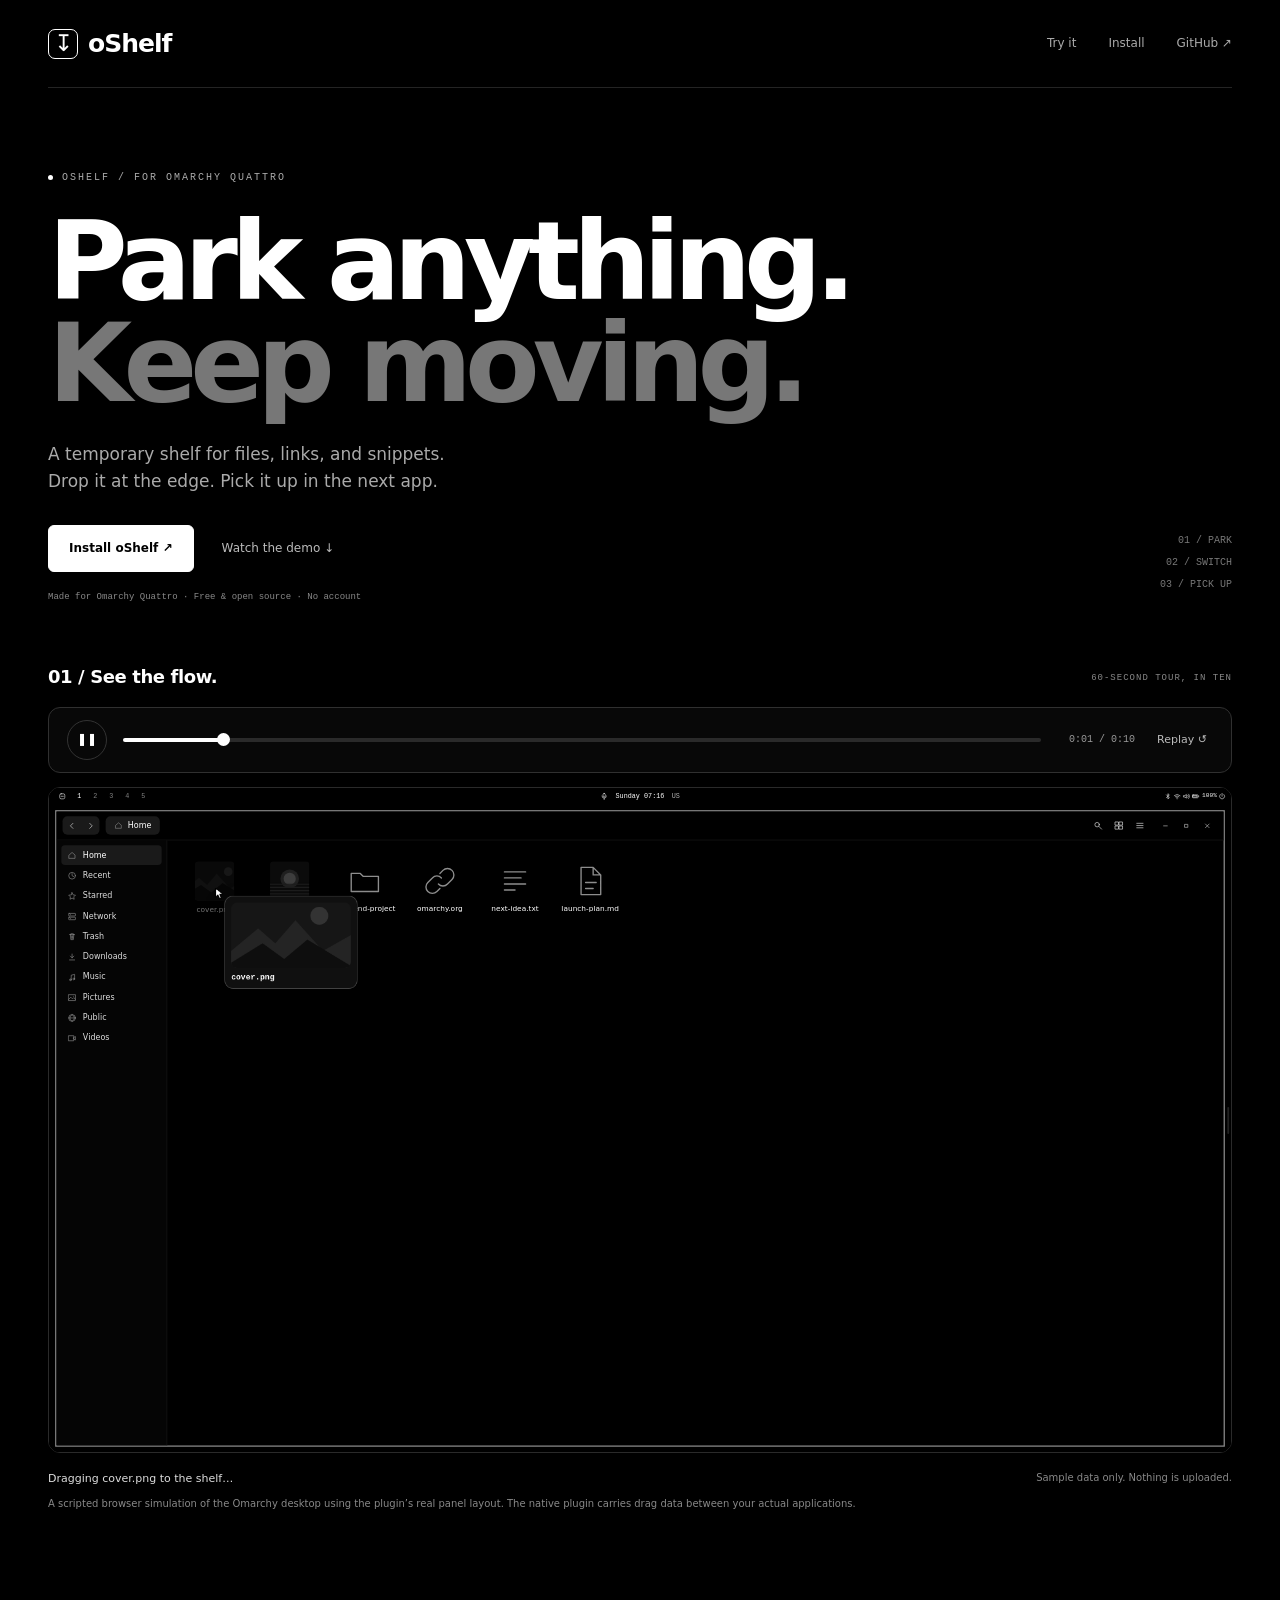
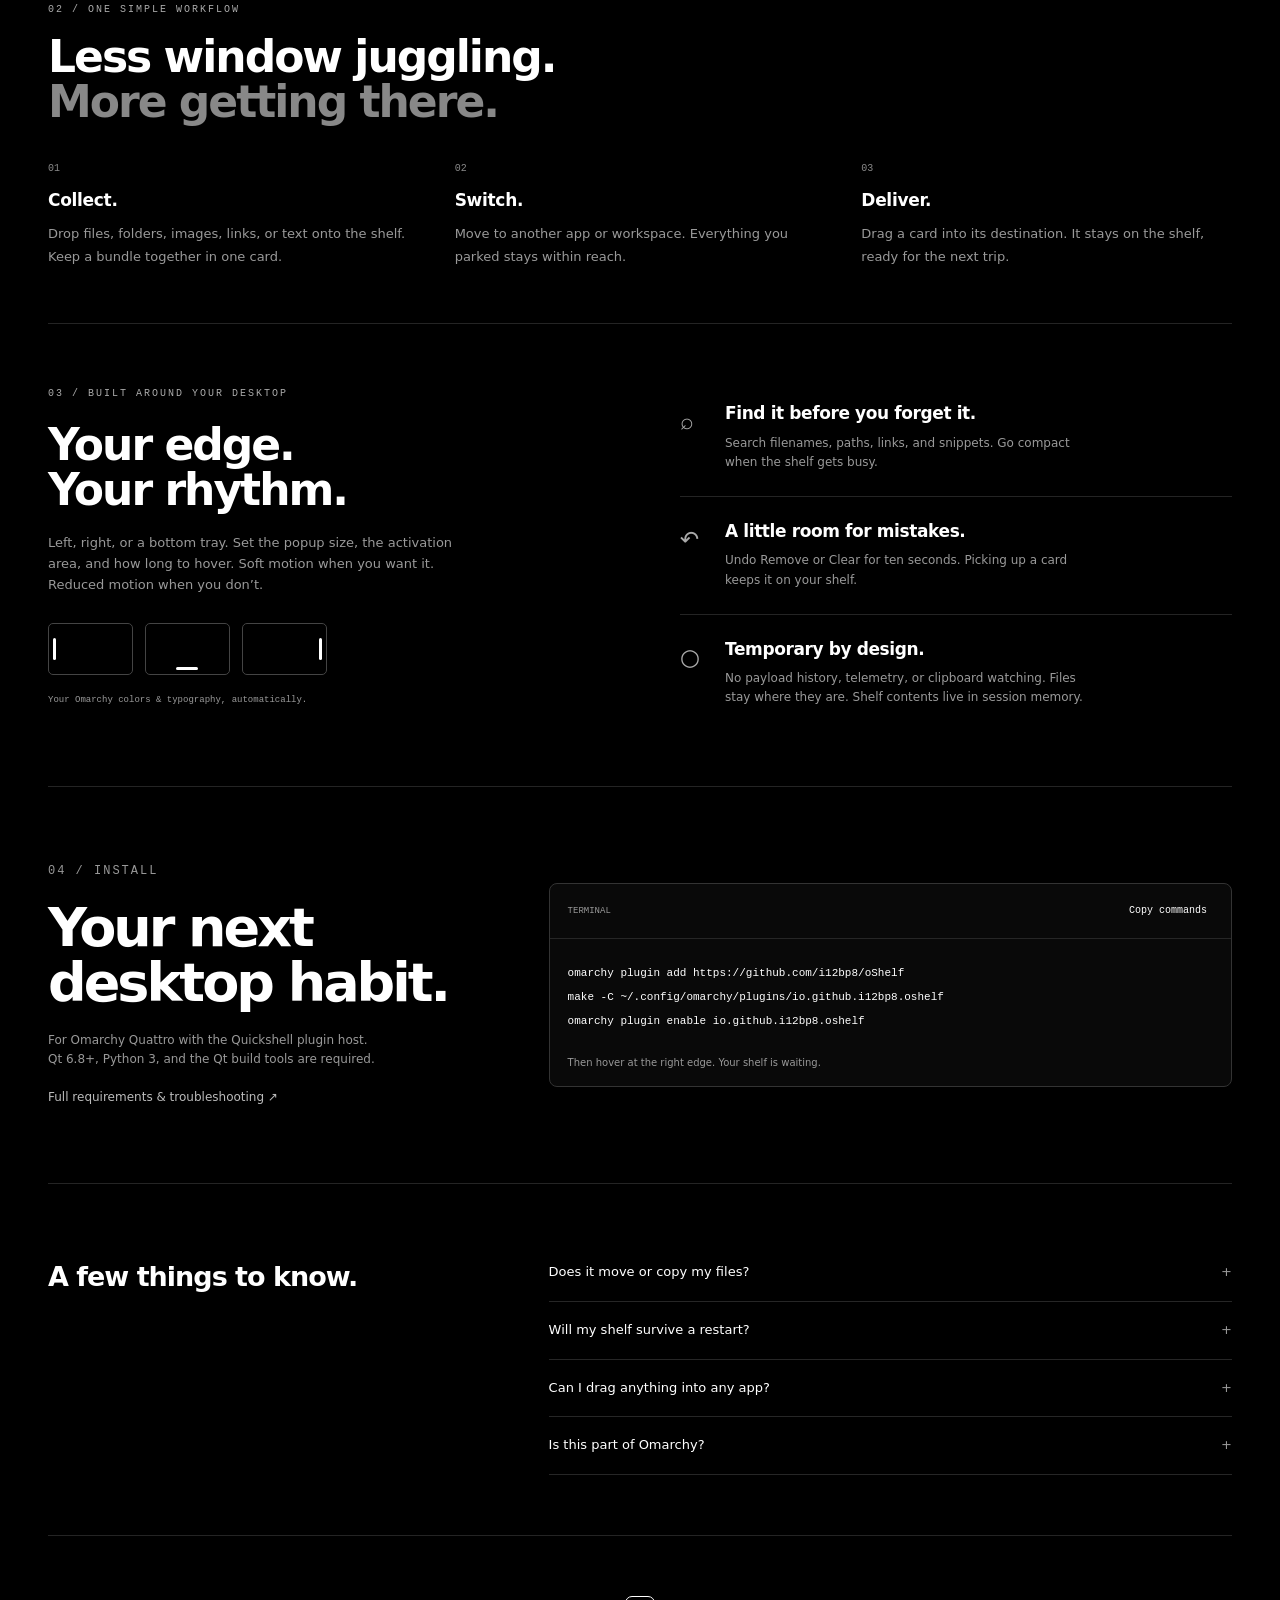
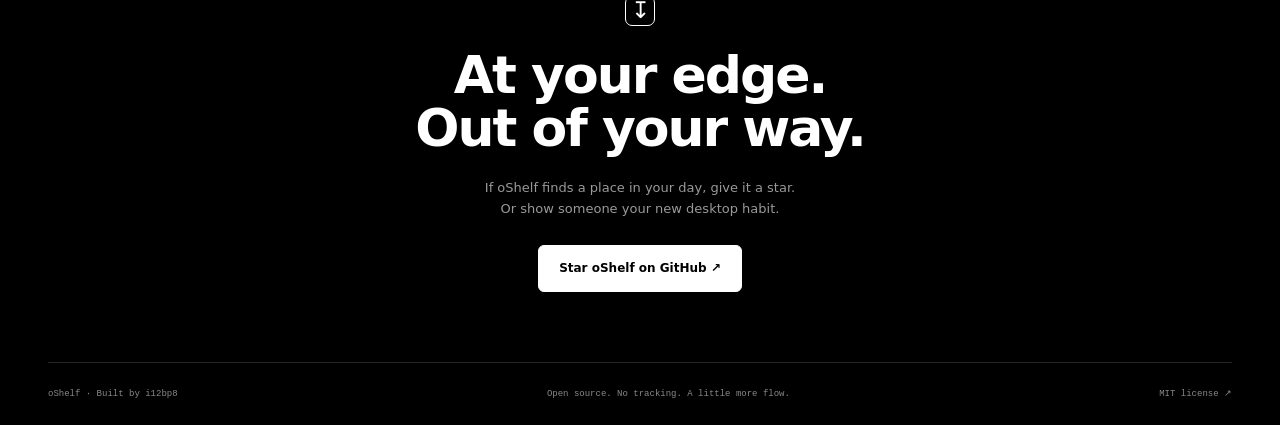
==== commit 2e314832: "Rebuild the site demo as a scripted Omarchy desktop animation" ====
--- a/site/index.html
+++ b/site/index.html
@@ -4,17 +4,87 @@
 <title>oShelf — A little room between apps.</title>
 <meta name="description" content="Park files, images, links, and snippets at the edge of your Omarchy desktop. Switch context. Pick them up anywhere.">
 <meta name="theme-color" content="#000000"><meta property="og:title" content="oShelf — A little room between apps."><meta property="og:description" content="Your next favorite desktop habit. A temporary drag-and-drop shelf for Omarchy."><meta property="og:type" content="website"><meta property="og:url" content="https://i12bp8.github.io/oShelf/"><meta property="og:image" content="https://i12bp8.github.io/oShelf/social.png"><meta name="twitter:card" content="summary_large_image">
-<link rel="icon" href="icon.svg" type="image/svg+xml"><link rel="stylesheet" href="style.css?v=2"><script src="demo.js?v=2" defer></script></head>
+<link rel="icon" href="icon.svg" type="image/svg+xml"><link rel="stylesheet" href="style.css?v=4"><script src="demo.js?v=4" defer></script></head>
 <body>
+<svg class="sprite" aria-hidden="true" focusable="false" xmlns="http://www.w3.org/2000/svg">
+<symbol id="i-shelf" viewBox="0 0 22 22"><path d="M3 12v7h16v-7M6 9V3h10v6M11 7v7m-3-3 3 3 3-3"/></symbol>
+<symbol id="i-close" viewBox="0 0 22 22"><path d="m6 6 10 10M16 6 6 16"/></symbol>
+<symbol id="i-search" viewBox="0 0 22 22"><circle cx="9" cy="9" r="5"/><path d="m13 13 6 6"/></symbol>
+<symbol id="i-settings" viewBox="0 0 22 22"><path d="M3 5h2M9 5h10M3 11h8M15 11h4M3 17h2M9 17h10"/><circle cx="7" cy="5" r="2"/><circle cx="13" cy="11" r="2"/><circle cx="7" cy="17" r="2"/></symbol>
+<symbol id="i-compact" viewBox="0 0 22 22"><path d="M3 4h3v3H3zM10 5.5h9M3 10h3v3H3zM10 11.5h9M3 16h3v3H3zM10 17.5h9"/></symbol>
+<symbol id="i-pin" viewBox="0 0 22 22"><path d="M7 3h8l-1 7 3 4H5l3-4zM11 14v6"/></symbol>
+<symbol id="i-image" viewBox="0 0 22 22"><rect x="3" y="3" width="16" height="16"/><path d="m3 16 5-5 4 4 3-3 4 4M15 7h.01"/></symbol>
+<symbol id="i-text" viewBox="0 0 22 22"><path d="M4 5h14M4 9h11M4 13h14M4 17h7"/></symbol>
+<symbol id="i-folder" viewBox="0 0 22 22"><path d="M2 6h6l2 2h10v10H2z"/></symbol>
+<symbol id="i-url" viewBox="0 0 22 22"><circle cx="11" cy="11" r="8"/><path d="M3 11h16M11 3c-7 5-7 11 0 16M11 3c7 5 7 11 0 16"/></symbol>
+<symbol id="i-file" viewBox="0 0 22 22"><path d="M5 2h8l5 5v13H5zM13 2v5h5M8 12h7M8 16h5"/></symbol>
+<symbol id="i-arrow" viewBox="0 0 22 22"><path d="M6 16 16 6M9 6h7v7"/></symbol>
+<symbol id="i-back" viewBox="0 0 22 22"><path d="M13 5 7 11l6 6"/></symbol>
+<symbol id="i-forward" viewBox="0 0 22 22"><path d="m9 5 6 6-6 6"/></symbol>
+<symbol id="i-home" viewBox="0 0 22 22"><path d="M4 10 11 4l7 6v8H4z"/></symbol>
+<symbol id="i-clock" viewBox="0 0 22 22"><circle cx="11" cy="11" r="8"/><path d="M11 6v5l4 2"/></symbol>
+<symbol id="i-star" viewBox="0 0 22 22"><path d="m11 3 2.5 5.3 5.5.7-4 4 1 5.6L11 16l-5 2.6 1-5.6-4-4 5.5-.7z"/></symbol>
+<symbol id="i-network" viewBox="0 0 22 22"><rect x="3" y="4" width="16" height="6" rx="1"/><rect x="3" y="13" width="16" height="6" rx="1"/><path d="M7 7h.01M7 16h.01"/></symbol>
+<symbol id="i-trash" viewBox="0 0 22 22"><path d="M5 6h12M8 6V4h6v2M7 6l1 12h6l1-12M10 9v6M12 9v6"/></symbol>
+<symbol id="i-download" viewBox="0 0 22 22"><path d="M11 4v9m-4-4 4 4 4-4M5 18h12"/></symbol>
+<symbol id="i-music" viewBox="0 0 22 22"><path d="M9 17V6l8-2v11"/><circle cx="7" cy="17" r="2"/><circle cx="15" cy="15" r="2"/></symbol>
+<symbol id="i-pictures" viewBox="0 0 22 22"><rect x="3" y="4" width="16" height="14"/><path d="m3 15 5-5 4 4 3-3 4 4M14 8h.01"/></symbol>
+<symbol id="i-public" viewBox="0 0 22 22"><circle cx="11" cy="11" r="8"/><path d="M3 11h16M11 3c-7 5-7 11 0 16M11 3c7 5 7 11 0 16"/></symbol>
+<symbol id="i-videos" viewBox="0 0 22 22"><rect x="3" y="5" width="12" height="12"/><path d="m15 9 4-2v8l-4-2z"/></symbol>
+<symbol id="i-grid" viewBox="0 0 22 22"><rect x="3" y="3" width="7" height="7"/><rect x="12" y="3" width="7" height="7"/><rect x="3" y="12" width="7" height="7"/><rect x="12" y="12" width="7" height="7"/></symbol>
+<symbol id="i-menu" viewBox="0 0 22 22"><path d="M4 6h14M4 11h14M4 16h14"/></symbol>
+<symbol id="i-minus" viewBox="0 0 22 22"><path d="M6 11h10"/></symbol>
+<symbol id="i-square" viewBox="0 0 22 22"><rect x="7" y="7" width="8" height="8"/></symbol>
+<symbol id="i-mic" viewBox="0 0 22 22"><path d="M11 3a3 3 0 0 1 3 3v4a3 3 0 0 1-6 0V6a3 3 0 0 1 3-3zM5 10a6 6 0 0 0 12 0M11 16v4"/></symbol>
+<symbol id="i-bt" viewBox="0 0 22 22"><path d="m7 7 8 8-4 3V4l4 3-8 8"/></symbol>
+<symbol id="i-net" viewBox="0 0 22 22"><path d="M3 9a12 12 0 0 1 16 0M6 12a8 8 0 0 1 10 0M9 15a3.5 3.5 0 0 1 4 0M11 18h.01"/></symbol>
+<symbol id="i-vol" viewBox="0 0 22 22"><path d="M4 9h3l4-3v10l-4-3H4zM15 8a4 4 0 0 1 0 6M17 5a8 8 0 0 1 0 12"/></symbol>
+<symbol id="i-batt" viewBox="0 0 22 22"><rect x="2" y="7" width="16" height="8" rx="2"/><path d="M20 10v2"/><rect x="4" y="9" width="11" height="4"/></symbol>
+<symbol id="i-power" viewBox="0 0 22 22"><path d="M11 3v8M6 6a7 7 0 1 0 10 0"/></symbol>
+<symbol id="i-omarchy" viewBox="0 0 22 22"><rect x="4" y="4" width="14" height="14" rx="4"/><path d="M8 11h6"/></symbol>
+<symbol id="i-link" viewBox="0 0 22 22"><path d="M10 13a4 4 0 0 0 6 0l3-3a4 4 0 0 0-6-6l-2 2M12 9a4 4 0 0 0-6 0l-3 3a4 4 0 0 0 6 6l2-2"/></symbol>
+<symbol id="i-pointer" viewBox="0 0 24 24"><path d="M5 3v16l4.2-4.2 2.6 6.2 3-1.3-2.6-6.2H18z" fill="#fff" stroke="#000" stroke-width="1.4" stroke-linejoin="round"/></symbol>
+</svg>
 <nav class="nav wrap" aria-label="Main navigation"><a class="brand" href="#"><span class="brand-icon">↧</span> oShelf<span class="brand-dot">.</span></a><div><a href="#playground">Try it</a><a href="#install">Install</a><a class="github" href="https://github.com/i12bp8/oShelf">GitHub ↗</a></div></nav>
-<main><header class="hero wrap"><p class="eyebrow"><span></span> OSHELF / FOR OMARCHY QUATTRO</p><h1>Park anything.<br><em>Keep moving.</em></h1><p class="intro">A temporary shelf for files, links, and snippets.<br>Drop it at the edge. Pick it up in the next app.</p><div class="hero-actions"><a class="button primary" href="#install">Install oShelf ↗</a><a class="text-link" href="#playground">Explore the demo ↓</a></div><p class="fine">Made for Omarchy Quattro · Free & open source · No account</p><div class="hero-index" aria-hidden="true">01 / PARK<br>02 / SWITCH<br>03 / PICK UP</div></header>
-<section class="playground wrap" id="playground" aria-labelledby="demo-title"><div class="section-label"><h2 id="demo-title">01 / See the flow.</h2><span>INTERACTIVE BROWSER DEMO</span></div>
-<div class="demo-toolbar"><div class="segmented" aria-label="Shelf placement"><button data-edge="left" aria-pressed="false">Left</button><button data-edge="bottom" aria-pressed="false">Bottom</button><button data-edge="right" aria-pressed="true">Right</button></div><div class="demo-tools"><button id="tour">▶ Watch demo</button><button id="reset" aria-label="Reset demo">Reset ↺</button></div></div>
-<div class="desktop" id="desktop" data-edge="right"><div class="desktop-bar"><span class="desktop-logo">◈</span><div class="workspaces" aria-label="Demo workspace"><button data-workspace="1" aria-pressed="true">01 Files</button><button data-workspace="2" aria-pressed="false">02 Project</button></div><span class="bar-time">SAMPLE DESKTOP</span><span>⌁ &nbsp; 100%</span></div><div class="wallpaper-word" aria-hidden="true">less friction.<br>more flow.</div>
-<div class="app-window" id="source-window"><div class="window-top"><span class="window-dot"></span><span>Files</span><small>~/today</small></div><div class="file-path">Home <span>/</span> Today <span>/</span> Project assets</div><div id="samples" class="sample-list"></div><p class="window-foot">Drag to the shelf, or use the + buttons.</p></div>
-<div class="app-window destination" id="destination" hidden><div class="window-top"><span class="window-dot"></span><span>Project</span><small>Workspace 2</small></div><div class="destination-body"><span class="destination-icon">↙</span><h3>Drop it into place.</h3><p>Drop a shelf card here.<br>Or use the arrow on a card.</p><div id="delivered"></div></div></div>
-<button class="edge-handle" id="edge-handle" aria-label="Open or close the demo shelf"></button><aside class="shelf" id="shelf" aria-label="Demo shelf"><div class="shelf-head"><span class="shelf-mark">↧</span><div><strong>oShelf</strong><small>A place between apps</small></div><button id="collapse" aria-label="Close demo shelf">×</button></div><div class="shelf-meta"><span>ON YOUR SHELF</span><span id="count">00</span></div><div class="shelf-cards" id="shelf-cards"></div><div class="empty" id="empty"><span>↧</span><strong>Your shelf is ready.</strong><p>Drag a sample here, or press +.</p></div><div class="shelf-foot"><span>Temporary by design</span><button id="clear">Clear</button></div></aside></div>
-<div class="demo-caption"><p id="demo-status" role="status" aria-live="polite">01 — Park something. Drag an item onto the shelf, or press +.</p><span>Sample data only. Nothing is uploaded.</span></div><p class="demo-note">Interactive simulation using sample items. On smaller screens, the windows stack for touch. The native plugin carries drag data between your actual apps.</p></section>
+<main><header class="hero wrap"><p class="eyebrow"><span></span> OSHELF / FOR OMARCHY QUATTRO</p><h1>Park anything.<br><em>Keep moving.</em></h1><p class="intro">A temporary shelf for files, links, and snippets.<br>Drop it at the edge. Pick it up in the next app.</p><div class="hero-actions"><a class="button primary" href="#install">Install oShelf ↗</a><a class="text-link" href="#playground">Watch the demo ↓</a></div><p class="fine">Made for Omarchy Quattro · Free & open source · No account</p><div class="hero-index" aria-hidden="true">01 / PARK<br>02 / SWITCH<br>03 / PICK UP</div></header>
+<section class="playground" id="playground" aria-labelledby="demo-title">
+<div class="wrap"><div class="section-label"><h2 id="demo-title">01 / See the flow.</h2><span>60-SECOND TOUR, IN TEN</span></div>
+<div class="demo-toolbar"><button id="play" class="media-play" aria-label="Pause demo">❚❚</button><input id="scrub" class="media-track" type="range" min="0" max="1000" value="0" step="1" aria-label="Demo progress"><span id="time" class="media-time">0:00 / 0:11</span><button id="replay" class="media-replay">Replay ↺</button></div></div>
+<div class="stage-wrap"><div class="stage" id="stage" aria-hidden="true"><div class="desktop" id="desktop" data-edge="right" data-workspace="1">
+<div class="wallpaper"></div>
+<header class="obar"><div class="obar-left"><span class="obar-menu"><svg class="icon"><use href="#i-omarchy"/></svg></span><div class="obar-workspaces"><span data-workspace="1" aria-pressed="true">1</span><span data-workspace="2" aria-pressed="false">2</span><span data-workspace="3">3</span><span data-workspace="4">4</span><span data-workspace="5">5</span></div></div>
+<div class="obar-center"><span class="obar-ind"><svg class="icon"><use href="#i-mic"/></svg></span><span class="obar-clock" id="obar-clock">Thursday 14:20</span><span class="obar-kb">US</span></div>
+<div class="obar-right"><span class="obar-ind"><svg class="icon"><use href="#i-bt"/></svg></span><span class="obar-ind"><svg class="icon"><use href="#i-net"/></svg></span><span class="obar-ind"><svg class="icon"><use href="#i-vol"/></svg></span><span class="obar-ind"><svg class="icon"><use href="#i-batt"/></svg><b>100%</b></span><span class="obar-ind"><svg class="icon"><use href="#i-power"/></svg></span></div>
+</header>
+<div class="ws" data-ws="1">
+<section class="nw" id="source-window" aria-label="Files — Home">
+<div class="nw-bar"><div class="nw-nav"><span class="nw-navbtn"><svg class="icon"><use href="#i-back"/></svg></span><span class="nw-navbtn"><svg class="icon"><use href="#i-forward"/></svg></span></div><div class="nw-path"><svg class="icon"><use href="#i-home"/></svg> Home</div><div class="nw-actions"><span class="nw-icon"><svg class="icon"><use href="#i-search"/></svg></span><span class="nw-icon"><svg class="icon"><use href="#i-grid"/></svg></span><span class="nw-icon"><svg class="icon"><use href="#i-menu"/></svg></span><div class="nw-controls"><span><svg class="icon"><use href="#i-minus"/></svg></span><span><svg class="icon"><use href="#i-square"/></svg></span><span><svg class="icon"><use href="#i-close"/></svg></span></div></div></div>
+<div class="nw-body"><nav class="nw-side"><span class="nw-place active"><svg class="icon"><use href="#i-home"/></svg>Home</span><span class="nw-place"><svg class="icon"><use href="#i-clock"/></svg>Recent</span><span class="nw-place"><svg class="icon"><use href="#i-star"/></svg>Starred</span><span class="nw-place"><svg class="icon"><use href="#i-network"/></svg>Network</span><span class="nw-place"><svg class="icon"><use href="#i-trash"/></svg>Trash</span><span class="nw-place"><svg class="icon"><use href="#i-download"/></svg>Downloads</span><span class="nw-place"><svg class="icon"><use href="#i-music"/></svg>Music</span><span class="nw-place"><svg class="icon"><use href="#i-pictures"/></svg>Pictures</span><span class="nw-place"><svg class="icon"><use href="#i-public"/></svg>Public</span><span class="nw-place"><svg class="icon"><use href="#i-videos"/></svg>Videos</span></nav><div class="nw-grid" id="samples"></div></div>
+</section>
+</div>
+<div class="ws" data-ws="2" hidden>
+<section class="nw" id="destination" aria-label="Files — Projects">
+<div class="nw-bar"><div class="nw-nav"><span class="nw-navbtn"><svg class="icon"><use href="#i-back"/></svg></span><span class="nw-navbtn"><svg class="icon"><use href="#i-forward"/></svg></span></div><div class="nw-path"><svg class="icon"><use href="#i-folder"/></svg> Projects</div><div class="nw-actions"><span class="nw-icon"><svg class="icon"><use href="#i-search"/></svg></span><span class="nw-icon"><svg class="icon"><use href="#i-grid"/></svg></span><span class="nw-icon"><svg class="icon"><use href="#i-menu"/></svg></span><div class="nw-controls"><span><svg class="icon"><use href="#i-minus"/></svg></span><span><svg class="icon"><use href="#i-square"/></svg></span><span><svg class="icon"><use href="#i-close"/></svg></span></div></div></div>
+<div class="nw-body"><nav class="nw-side"><span class="nw-place"><svg class="icon"><use href="#i-home"/></svg>Home</span><span class="nw-place active"><svg class="icon"><use href="#i-folder"/></svg>Projects</span><span class="nw-place"><svg class="icon"><use href="#i-clock"/></svg>Recent</span><span class="nw-place"><svg class="icon"><use href="#i-star"/></svg>Starred</span><span class="nw-place"><svg class="icon"><use href="#i-network"/></svg>Network</span><span class="nw-place"><svg class="icon"><use href="#i-trash"/></svg>Trash</span><span class="nw-place"><svg class="icon"><use href="#i-download"/></svg>Downloads</span><span class="nw-place"><svg class="icon"><use href="#i-pictures"/></svg>Pictures</span></nav><div class="nw-grid empty" id="delivered"><p class="nw-drop-hint" id="drop-hint">Drop a shelf card here</p></div></div>
+</section>
+</div>
+<div class="os-edge" id="edge-handle"><i class="os-edge-dwell" id="edge-dwell"></i></div>
+<aside class="oshelf" id="shelf">
+<div class="os-wash"></div>
+<div class="os-head"><span class="os-mark"><svg class="icon"><use href="#i-shelf"/></svg></span><div class="os-heading"><strong>oShelf</strong><small>A place between apps</small></div><div class="os-head-actions"><span class="os-action"><svg class="icon"><use href="#i-settings"/></svg></span><span class="os-action"><svg class="icon"><use href="#i-close"/></svg></span></div></div>
+<div class="os-browse">
+<div class="os-search"><svg class="icon"><use href="#i-search"/></svg><span class="os-search-placeholder">Find anything on your shelf</span></div>
+<div class="os-meta"><span id="os-meta">READY WHEN YOU ARE</span><div class="os-meta-actions"><span class="os-action"><svg class="icon"><use href="#i-pin"/></svg></span><span class="os-action"><svg class="icon"><use href="#i-compact"/></svg></span></div></div>
+<div class="os-list" id="shelf-cards"></div>
+<div class="os-empty" id="empty"><span class="os-empty-mark"><svg class="icon"><use href="#i-shelf"/></svg></span><strong>Leave it here for a moment.</strong><p>Files, links, images, little thoughts.<br>Drop here. Pick up wherever you go.</p></div>
+<div class="os-foot"><span id="os-message">Temporary by design</span><div class="os-foot-actions"><span class="os-action os-action-label">Clear</span></div></div>
+</div>
+</aside>
+<div class="demo-cursor" id="cursor"><svg class="icon"><use href="#i-pointer"/></svg></div>
+<div class="demo-ghost" id="ghost"></div>
+</div></div></div>
+<div class="wrap"><div class="demo-caption"><p id="demo-status" role="status" aria-live="polite">01 / Collect. Drag a file to the edge.</p><span>Sample data only. Nothing is uploaded.</span></div><p class="demo-note">A scripted browser simulation of the Omarchy desktop using the plugin’s real panel layout. The native plugin carries drag data between your actual applications.</p></div>
+</section>
 <section class="statement wrap"><p class="eyebrow">02 / ONE SIMPLE WORKFLOW</p><h2>Less window juggling.<br><em>More getting there.</em></h2><div class="use-cases"><article><span class="number">01</span><h3>Collect.</h3><p>Drop files, folders, images, links, or text onto the shelf. Keep a bundle together in one card.</p></article><article><span class="number">02</span><h3>Switch.</h3><p>Move to another app or workspace. Everything you parked stays within reach.</p></article><article><span class="number">03</span><h3>Deliver.</h3><p>Drag a card into its destination. It stays on the shelf, ready for the next trip.</p></article></div></section>
 <section class="details wrap"><div class="detail-large"><span class="eyebrow">03 / BUILT AROUND YOUR DESKTOP</span><h2>Your edge.<br>Your rhythm.</h2><p>Left, right, or a bottom tray. Set the popup size, the activation area, and how long to hover. Soft motion when you want it. Reduced motion when you don’t.</p><div class="mini-edges" aria-hidden="true"><div><i></i></div><div><i></i></div><div><i></i></div></div><span class="detail-tag">Your Omarchy colors & typography, automatically.</span></div><div class="detail-stack"><article><span>⌕</span><div><h3>Find it before you forget it.</h3><p>Search filenames, paths, links, and snippets. Go compact when the shelf gets busy.</p></div></article><article><span>↶</span><div><h3>A little room for mistakes.</h3><p>Undo Remove or Clear for ten seconds. Picking up a card keeps it on your shelf.</p></div></article><article><span>○</span><div><h3>Temporary by design.</h3><p>No payload history, telemetry, or clipboard watching. Files stay where they are. Shelf contents live in session memory.</p></div></article></div></section>
 <section class="install wrap" id="install"><div><p class="eyebrow">04 / INSTALL</p><h2>Your next<br><em>desktop habit.</em></h2><p>For Omarchy Quattro with the Quickshell plugin host.<br>Qt 6.8+, Python 3, and the Qt build tools are required.</p><a class="text-link" href="https://github.com/i12bp8/oShelf#install">Full requirements & troubleshooting ↗</a></div><div class="terminal"><div class="terminal-top"><span>TERMINAL</span><button id="copy-install">Copy commands</button></div><pre><code id="install-code">omarchy plugin add https://github.com/i12bp8/oShelf
--- a/site/style.css
+++ b/site/style.css
@@ -1,8 +1,9 @@
 :root {
   color-scheme: dark;
   --bg: #000; --ink: #fff; --muted: #999; --line: #242424;
-  --mono: ui-monospace, SFMono-Regular, Consolas, monospace;
-  --sans: Arial, Helvetica, sans-serif;
+  --mono: "JetBrainsMono Nerd Font", "JetBrains Mono", ui-monospace, SFMono-Regular, Menlo, Consolas, monospace;
+  --sans: "Inter", system-ui, -apple-system, "Cantarell", "Adwaita Sans", "Segoe UI", Roboto, Arial, sans-serif;
+  --accent: #8d8d8d;
 }
 * { box-sizing: border-box; }
 html { scroll-behavior: smooth; scroll-padding-top: 90px; }
@@ -10,11 +11,13 @@
 a { color: inherit; text-decoration: none; }
 button { background: none; border: 0; color: inherit; font: inherit; cursor: pointer; }
 button:disabled { color: #777; cursor: default; }
-a:focus-visible, button:focus-visible, summary:focus-visible { outline: 2px solid #fff; outline-offset: 5px; }
+a:focus-visible, button:focus-visible, summary:focus-visible, input:focus-visible { outline: 2px solid #fff; outline-offset: 3px; }
 h1,h2,h3,p { margin: 0; }
 h1,h2,h3 { line-height: 1.02; }
 em { font-style: normal; }
 ::selection { background: #fff; color: #000; }
+.sprite { position: absolute; width: 0; height: 0; overflow: hidden; }
+.icon { width: 16px; height: 16px; fill: none; stroke: currentColor; stroke-width: 1.5; stroke-linecap: round; stroke-linejoin: round; }
 .wrap { width: calc(100% - 96px); max-width: 1184px; margin: auto; }
 .nav { height: 88px; display: flex; justify-content: space-between; align-items: center; border-bottom: 1px solid var(--line); }
 .brand { display: flex; align-items: center; gap: 10px; font-size: 25px; font-weight: 800; letter-spacing: -1px; }
@@ -42,117 +45,201 @@
 .section-label { display: flex; justify-content: space-between; align-items: center; margin-bottom: 20px; }
 .section-label h2 { font-size: 18px; font-weight: 700; letter-spacing: -.4px; }
 .section-label>span { color: #888; font: 9px var(--mono); letter-spacing: 1px; }
-.demo-toolbar { display: flex; align-items: center; justify-content: space-between; gap: 16px; padding: 14px 18px; border: 1px solid #303030; border-bottom: 0; background: #080808; border-radius: 12px 12px 0 0; }
-.segmented { display: flex; gap: 2px; padding: 3px; border: 1px solid #292929; border-radius: 6px; }
-.segmented button { padding: 6px 15px; font-size: 11px; border-radius: 3px; color: #888; min-height: 32px; }
-.segmented button[aria-pressed=true] { background: white; color: black; font-weight: 700; }
-.demo-tools { display: flex; gap: 16px; font-size: 11px; }
-.demo-tools button { min-height: 36px; }
-#tour { min-width: 118px; text-align: left; }
-#reset { color: #999; }
+
+/* Demo media controls */
+.demo-toolbar { display: flex; align-items: center; gap: 16px; padding: 12px 18px; border: 1px solid #303030; background: #080808; border-radius: 12px; margin-bottom: 14px; }
+.media-play { width: 40px; height: 40px; flex-shrink: 0; display: grid; place-items: center; border: 1px solid #333; border-radius: 50%; font-size: 12px; color: #fff; }
+.media-play:hover { background: #1a1a1a; }
+.media-track { flex: 1; -webkit-appearance: none; appearance: none; height: 4px; margin: 0; border-radius: 2px; background: linear-gradient(to right, #fff calc(var(--progress, 0) * 1%), #2a2a2a calc(var(--progress, 0) * 1%)); cursor: pointer; }
+.media-track::-webkit-slider-thumb { -webkit-appearance: none; width: 13px; height: 13px; border-radius: 50%; background: #fff; }
+.media-track::-moz-range-thumb { width: 13px; height: 13px; border: 0; border-radius: 50%; background: #fff; }
+.media-track:focus-visible { outline: 2px solid #fff; outline-offset: 6px; }
+.media-time { font: 10px var(--mono); color: #999; min-width: 78px; text-align: right; }
+.media-replay { font-size: 11px; color: #bbb; white-space: nowrap; }
+.media-replay:hover { color: #fff; }
+
+/* Stage: a 1920x1080 desktop scaled to fit */
+.stage-wrap { width: 100%; max-width: 1500px; margin: 0 auto; padding: 0 48px; }
+.stage { position: relative; width: 100%; aspect-ratio: 16 / 9; overflow: hidden; border: 1px solid #2a2a2a; border-radius: 12px; background: #000; }
 .desktop {
-  position: relative; display: grid; grid-template-columns: minmax(0,1fr) 300px;
-  grid-template-rows: 42px minmax(0,1fr); gap: 0 64px; padding: 0 32px 32px;
-  height: 520px; overflow: hidden; border: 1px solid #303030;
-  border-radius: 0 0 12px 12px; background: #050505;
-}
-.desktop-bar { grid-column: 1/-1; grid-row: 1; display: flex; align-items: center; gap: 12px; border-bottom: 1px solid #202020; font: 9px var(--mono); color: #888; margin: 0 -32px; padding: 0 18px; }
-.desktop-logo { font-size: 16px; color: white; }
-.workspaces { display: flex; gap: 6px; }
-.workspaces button { border-radius: 4px; min-width: 85px; min-height: 28px; font-size: 10px; color: #999; }
-.workspaces button[aria-pressed=true] { background: #262626; color: white; }
-.bar-time { margin-left: auto; }
-.desktop-bar>span:last-child { margin-left: 8px; }
-.wallpaper-word { display: none; }
-.app-window {
-  grid-column: 1; grid-row: 2; align-self: center; min-width: 0; width: 100%; max-width: 520px;
-  border: 1px solid #2a2a2a; background: #0c0c0c; border-radius: 9px; overflow: hidden;
-}
-.window-top { display: flex; align-items: center; gap: 9px; padding: 0 16px; height: 43px; border-bottom: 1px solid #252525; font-size: 11px; font-weight: 600; }
-.window-dot { width: 6px; height: 6px; border-radius: 50%; background: #666; }
-.window-top small { color: #888; font: 9px var(--mono); margin-left: auto; }
-.file-path { padding: 17px 18px 12px; font: 9px var(--mono); color: #888; }
-.file-path span { padding: 0 7px; color: #555; }
-.sample-list { padding: 0 9px 10px; }
-.sample { display: flex; align-items: center; gap: 12px; padding: 10px; border-radius: 5px; cursor: grab; }
-.sample:hover { background: #171717; }
-.sample-icon { display: grid; place-items: center; width: 29px; height: 34px; color: #ddd; flex-shrink: 0; }
-svg { width: 20px; height: 20px; fill: none; stroke: currentColor; stroke-width: 1.5; stroke-linecap: round; stroke-linejoin: round; }
-.sample-copy { flex: 1; min-width: 0; }
-.sample strong { display: block; font: 11px/1.4 var(--mono); white-space: nowrap; overflow: hidden; text-overflow: ellipsis; }
-.sample small { display: block; font-size: 9px; color: #888; margin-top: 4px; }
-.sample button { min-width: 34px; min-height: 34px; border: 1px solid #333; border-radius: 5px; font-size: 18px; }
-.sample button:hover:not(:disabled) { background: white; color: black; }
-.window-foot { border-top: 1px solid #252525; padding: 13px 18px; font-size: 10px; color: #888; }
-.shelf {
-  grid-column: 2; grid-row: 2; align-self: center; height: 398px; min-width: 0; display: flex;
-  flex-direction: column; padding: 18px; border: 1px solid #454545; border-radius: 13px;
-  background: #101010; box-shadow: 0 18px 35px #0008;
-  transition: opacity .2s, transform .25s cubic-bezier(.2,.8,.2,1);
-}
-.shelf.closed { opacity: 0; transform: translateX(20px); pointer-events: none; }
-.shelf.dragover { border-color: white; box-shadow: 0 0 0 2px #ffffff20; }
-.shelf-head { display: flex; align-items: center; gap: 10px; }
-.shelf-mark { width: 30px; height: 32px; display: grid; place-items: center; color: white; border: 1px solid #343434; border-radius: 7px; font-size: 22px; }
-.shelf-head strong { font-size: 18px; letter-spacing: -.6px; }
-.shelf-head small { display: block; color: #888; font-size: 8px; margin-top: 2px; }
-.shelf-head>button { font-size: 22px; color: #999; margin-left: auto; min-width: 32px; min-height: 32px; }
-.shelf-meta { display: flex; justify-content: space-between; margin: 21px 0 12px; color: #999; font: 8px var(--mono); letter-spacing: 1px; }
-.shelf-cards { display: flex; flex-direction: column; gap: 8px; overflow: auto; flex: 1; min-height: 0; scrollbar-width: thin; scrollbar-color: #555 transparent; }
-.demo-card { position: relative; padding: 13px; border: 1px solid #303030; border-radius: 7px; background: #151515; flex-shrink: 0; cursor: grab; animation: arrive .2s ease-out; min-height: 85px; }
-.card-type { display: block; font: 8px var(--mono); letter-spacing: 1px; color: #aaa; margin-bottom: 9px; }
-.card-title { display: block; font: 11px/1.5 var(--mono); padding-right: 12px; overflow-wrap: anywhere; }
-.card-detail { display: block; margin-top: 8px; font-size: 8px; color: #999; white-space: nowrap; overflow: hidden; text-overflow: ellipsis; }
-.demo-card button { position: absolute; top: 5px; right: 5px; min-width: 30px; min-height: 30px; color: white; border-radius: 4px; }
-.demo-card button:hover { background: white; color: black; }
-.card-art { display: none; }
-.empty { text-align: center; margin: auto 0; padding: 22px 0; }
-.empty>span { display: block; color: #777; font-size: 28px; margin-bottom: 12px; }
-.empty strong { display: block; font-size: 12px; font-weight: 500; }
-.empty p { font-size: 9px; color: #888; margin-top: 8px; }
-.shelf:has(.empty:not([hidden])) .shelf-cards { flex: 0; }
-.shelf-foot { display: flex; align-items: center; justify-content: space-between; padding-top: 12px; margin-top: 14px; border-top: 1px solid #292929; font-size: 8px; color: #999; }
-.shelf-foot button { font-size: 10px; min-height: 28px; }
-.edge-handle { position: absolute; right: 0; top: 44%; width: 26px; height: 80px; }
-.edge-handle:after { content: ''; position: absolute; right: 4px; top: 15px; width: 3px; height: 50px; border-radius: 3px; background: #888; }
-.edge-handle:hover:after { background: #fff; }
-.destination-body { min-height: 265px; padding: 30px; text-align: center; display: flex; flex-direction: column; align-items: center; justify-content: center; }
-.destination-icon { font-size: 30px; color: #888; }
-.destination h3 { font-size: 24px; letter-spacing: -.8px; margin: 14px 0 10px; }
-.destination p { font-size: 11px; color: #999; }
-.destination.dragover { border-color: white; background: #181818; }
-#delivered { display: flex; flex-wrap: wrap; justify-content: center; gap: 6px; margin-top: 17px; max-width: 100%; }
-.delivered-item { font: 9px/1.5 var(--mono); padding: 7px 10px; background: #202020; border: 1px solid #444; border-radius: 5px; overflow-wrap: anywhere; max-width: 100%; animation: arrive .2s ease-out; }
-.desktop[data-edge=left] { grid-template-columns: 300px minmax(0,1fr); }
-.desktop[data-edge=left] .shelf { grid-column: 1; }
-.desktop[data-edge=left] .app-window { grid-column: 2; justify-self: end; }
-.desktop[data-edge=left] .edge-handle { left: 0; right: auto; }
-.desktop[data-edge=left] .edge-handle:after { left: 4px; right: auto; }
-.desktop[data-edge=left] .shelf.closed { transform: translateX(-20px); }
-.desktop[data-edge=bottom] { grid-template-columns: minmax(0,1fr); grid-template-rows: 42px 235px 220px; height: 546px; padding-bottom: 24px; }
-.desktop[data-edge=bottom] .app-window { grid-column: 1; grid-row: 2; width: 100%; max-width: 720px; justify-self: center; }
-.desktop[data-edge=bottom] .file-path, .desktop[data-edge=bottom] .window-foot { display: none; }
-.desktop[data-edge=bottom] .sample-list { display: grid; grid-template-columns: 1fr 1fr; padding: 12px; }
-.desktop[data-edge=bottom] .sample { padding: 6px; }
-.desktop[data-edge=bottom] .shelf { grid-column: 1; grid-row: 3; height: 212px; width: 100%; max-width: 720px; justify-self: center; padding: 13px 18px; }
-.desktop[data-edge=bottom] .shelf.closed { transform: translateY(15px); }
-.desktop[data-edge=bottom] .shelf-cards { flex-direction: row; }
-.desktop[data-edge=bottom] .demo-card { width: 205px; padding: 10px; }
-.desktop[data-edge=bottom] .card-detail { display: none; }
-.desktop[data-edge=bottom] .shelf-meta { margin: 12px 0 8px; }
-.desktop[data-edge=bottom] .shelf-foot { margin-top: 8px; padding-top: 5px; }
-.desktop[data-edge=bottom] .empty { padding: 3px; }
-.desktop[data-edge=bottom] .empty>span { display: none; }
-.desktop[data-edge=bottom] .empty p { margin-top: 5px; }
-.desktop[data-edge=bottom] .destination-body { min-height: 155px; padding: 12px; }
-.desktop[data-edge=bottom] .destination-icon { display: none; }
-.desktop[data-edge=bottom] .destination h3 { font-size: 18px; margin: 4px 0 7px; }
-.desktop[data-edge=bottom] .edge-handle { top: auto; bottom: 0; left: calc(50% - 40px); width: 80px; height: 24px; }
-.desktop[data-edge=bottom] .edge-handle:after { top: auto; bottom: 4px; left: 15px; width: 50px; height: 3px; }
+  position: absolute; top: 0; left: 0; width: 1920px; height: 1080px;
+  transform-origin: top left; transform: scale(var(--stage-scale, .7)); overflow: hidden;
+  background: #000; color: #fff;
+  --mono: "JetBrainsMono Nerd Font", "JetBrains Mono", ui-monospace, SFMono-Regular, Menlo, Consolas, monospace;
+  --sans: system-ui, -apple-system, "Cantarell", "Adwaita Sans", "Segoe UI", Roboto, Arial, sans-serif;
+  --os-bg: #000; --os-fg: #fff; --os-accent: #8d8d8d;
+  --panel-w: 360px; --panel-h: 520px; --panel-y: 280px;
+  --motion: 260ms; --edge-pos: .5;
+}
+.wallpaper { position: absolute; inset: 0; background: #000 url("wallpaper.png") center / 1920px 1080px no-repeat; }
+
+/* Omarchy bar */
+.obar { position: absolute; top: 0; left: 0; right: 0; height: 26px; z-index: 30; display: flex; align-items: center; justify-content: space-between; padding: 0 8px; background: #000; color: #fff; font: 11px/1 var(--mono); }
+.obar button { font: inherit; color: inherit; }
+.obar-left, .obar-right { display: flex; align-items: center; gap: 2px; }
+.obar-menu { display: grid; place-items: center; width: 26px; height: 26px; color: #fff; }
+.obar-menu .icon { width: 13px; height: 13px; }
+.obar-workspaces { display: flex; align-items: center; }
+.obar-workspaces [data-workspace] { min-width: 26px; height: 26px; padding: 0 6px; display: grid; place-items: center; opacity: .5; transition: background .12s, opacity .12s; }
+.obar-workspaces [data-workspace][aria-pressed=true] { opacity: 1; }
+.obar-workspaces [data-workspace].pressed { background: rgba(255,255,255,.2); }
+.obar-center { position: absolute; left: 50%; transform: translateX(-50%); display: flex; align-items: center; gap: 12px; }
+.obar-ind { display: inline-flex; align-items: center; gap: 4px; color: #fff; }
+.obar-ind .icon { width: 13px; height: 13px; }
+.obar-ind b { font-weight: 400; font-size: 10px; }
+.obar-kb { opacity: .7; }
+
+/* Workspaces and windows */
+.ws { position: absolute; top: 26px; left: 0; right: 0; bottom: 0; }
+.nw { position: absolute; display: flex; flex-direction: column; background: #000; border: 2px solid rgba(89,89,89,.67); color: #fff; overflow: hidden; font-family: var(--sans); }
+.ws:not([hidden]) .nw { border-color: #8d8d8d; }
+#source-window, #destination { left: 10px; top: 10px; right: 10px; bottom: 10px; }
+.nw-bar { height: 47px; flex-shrink: 0; display: flex; align-items: center; gap: 10px; padding: 0 10px; border-bottom: 1px solid #1a1a1a; background: #000; }
+.nw-nav { display: flex; background: #1a1a1a; border-radius: 8px; }
+.nw-navbtn { width: 30px; height: 30px; display: grid; place-items: center; color: #ddd; border-radius: 6px; }
+.nw-navbtn:hover { background: #262626; }
+.nw-navbtn .icon { width: 15px; height: 15px; }
+.nw-path { display: flex; align-items: center; gap: 8px; padding: 0 14px; height: 30px; background: #1a1a1a; border-radius: 8px; font-size: 13px; color: #fff; }
+.nw-path .icon { width: 14px; height: 14px; color: #8d8d8d; }
+.nw-actions { margin-left: auto; display: flex; align-items: center; gap: 2px; }
+.nw-icon { width: 32px; height: 32px; display: grid; place-items: center; color: #ddd; border-radius: 6px; }
+.nw-icon:hover { background: #1a1a1a; }
+.nw-icon .icon { width: 16px; height: 16px; }
+.nw-controls { display: flex; margin-left: 6px; }
+.nw-controls span { width: 34px; height: 32px; display: grid; place-items: center; color: #ddd; border-radius: 4px; }
+.nw-controls .icon { width: 13px; height: 13px; }
+.nw-body { display: flex; flex: 1; min-height: 0; }
+.nw-side { width: 180px; flex-shrink: 0; padding: 8px; display: flex; flex-direction: column; gap: 1px; border-right: 1px solid #1a1a1a; background: #050505; overflow: hidden; }
+.nw-place { display: flex; align-items: center; gap: 10px; height: 32px; padding: 0 10px; border-radius: 6px; color: #ddd; font-size: 13px; white-space: nowrap; }
+.nw-place.active { background: #1a1a1a; color: #fff; }
+.nw-place .icon { width: 15px; height: 15px; color: #8d8d8d; flex-shrink: 0; }
+.nw-grid { position: relative; flex: 1; display: flex; flex-wrap: wrap; align-content: flex-start; gap: 4px; padding: 18px; overflow: auto; }
+.nw-tile { position: relative; width: 118px; height: 120px; display: flex; flex-direction: column; align-items: center; justify-content: center; gap: 8px; padding: 8px; border-radius: 8px; text-align: center; }
+.nw-tile strong { font-size: 12px; font-weight: 400; line-height: 1.3; color: #fff; overflow-wrap: anywhere; }
+.nw-tile .thumb { width: 64px; height: 64px; border-radius: 6px; overflow: hidden; flex-shrink: 0; }
+.nw-tile .thumb svg { width: 100%; height: 100%; display: block; }
+.nw-tile .ficon { width: 58px; height: 58px; color: #8d8d8d; flex-shrink: 0; display: grid; place-items: center; }
+.nw-tile .ficon .icon { width: 54px; height: 54px; stroke-width: .9; }
+.nw.dragover { border-color: #fff; }
+.nw.dragover .nw-grid { background: rgba(141,141,141,.07); }
+.nw-drop-hint { position: absolute; inset: 0; display: none; align-items: center; justify-content: center; color: #8d8d8d; font-size: 13px; pointer-events: none; }
+.nw-grid.empty .nw-drop-hint, .nw.dragover .nw-drop-hint { display: flex; }
+
+/* oShelf edge handle */
+.os-edge { position: absolute; z-index: 35; background: none; border: 0; padding: 0; transition: opacity .2s; }
+.os-edge.hidden { opacity: 0; pointer-events: none; }
+.os-edge i { position: absolute; background: rgba(255,255,255,.13); border-radius: 2px; overflow: hidden; transition: width .18s cubic-bezier(.2,.8,.2,1), height .18s cubic-bezier(.2,.8,.2,1); }
+.os-edge.has-items i, .os-edge:hover i { background: rgba(255,255,255,.3); }
+.os-edge i::after { content: ""; position: absolute; background: var(--os-accent); }
+.desktop[data-edge=right] .os-edge, .desktop[data-edge=left] .os-edge { top: calc((100% - 200px) * var(--edge-pos)); width: 14px; height: 200px; }
+.desktop[data-edge=right] .os-edge { right: 0; }
+.desktop[data-edge=left] .os-edge { left: 0; }
+.desktop[data-edge=right] .os-edge i { right: 3px; top: 50%; transform: translateY(-50%); width: 3px; height: 44px; }
+.desktop[data-edge=left] .os-edge i { left: 3px; top: 50%; transform: translateY(-50%); width: 3px; height: 44px; }
+.desktop[data-edge=right] .os-edge:hover i, .desktop[data-edge=left] .os-edge:hover i { height: 76px; }
+.desktop[data-edge=right] .os-edge i::after, .desktop[data-edge=left] .os-edge i::after { left: 0; right: 0; bottom: 0; height: calc(var(--dwell, 0) * 100%); }
+.desktop[data-edge=bottom] .os-edge { left: calc((100% - 200px) * var(--edge-pos)); bottom: 0; width: 200px; height: 14px; }
+.desktop[data-edge=bottom] .os-edge i { bottom: 3px; left: 50%; transform: translateX(-50%); width: 44px; height: 3px; }
+.desktop[data-edge=bottom] .os-edge:hover i { width: 76px; }
+.desktop[data-edge=bottom] .os-edge i::after { top: 0; bottom: 0; left: 0; width: calc(var(--dwell, 0) * 100%); }
+
+/* oShelf panel */
+.oshelf {
+  position: absolute; z-index: 40; width: var(--panel-w); height: var(--panel-h);
+  background: var(--os-bg); color: var(--os-fg);
+  border: 1px solid rgba(255,255,255,.15); border-radius: 24px;
+  box-shadow: 0 8px 24px rgba(0,0,0,.35);
+  font-family: var(--mono);
+  transition: opacity var(--motion) cubic-bezier(.33,1,.68,1), transform var(--motion) cubic-bezier(.33,1,.68,1);
+}
+.desktop[data-edge=right] .oshelf { right: 16px; top: var(--panel-y); transform-origin: right center; }
+.desktop[data-edge=left] .oshelf { left: 16px; top: var(--panel-y); transform-origin: left center; }
+.desktop[data-edge=bottom] .oshelf { left: 50%; bottom: 16px; transform: translateX(-50%); transform-origin: center bottom; }
+.oshelf.closed { opacity: 0; pointer-events: none; }
+.desktop[data-edge=right] .oshelf.closed { transform: translateX(32px) scale(.97); }
+.desktop[data-edge=left] .oshelf.closed { transform: translateX(-32px) scale(.97); }
+.desktop[data-edge=bottom] .oshelf.closed { transform: translateX(-50%) translateY(32px) scale(.97); }
+.oshelf.dragover { border-color: rgba(141,141,141,.75); }
+.os-wash { position: absolute; top: 1px; left: 1px; right: 1px; height: 160px; border-radius: 23px 23px 0 0; background: linear-gradient(rgba(141,141,141,.085), rgba(141,141,141,0)); pointer-events: none; }
+.os-mark { position: absolute; left: 22px; top: 22px; z-index: 2; width: 40px; height: 40px; display: grid; place-items: center; border-radius: 13px; background: rgba(141,141,141,.12); border: 1px solid rgba(141,141,141,.17); color: var(--os-accent); }
+.os-mark .icon { width: 23px; height: 23px; }
+.os-heading { position: absolute; left: 74px; top: 20px; z-index: 2; }
+.os-heading strong { display: block; font-size: 23px; font-weight: 600; letter-spacing: -.6px; line-height: 1.1; }
+.os-heading small { display: block; margin-top: 4px; font-size: 10px; color: rgba(255,255,255,.5); }
+.os-head-actions { position: absolute; right: 16px; top: 23px; z-index: 2; display: flex; gap: 2px; }
+.os-action { min-width: 36px; height: 36px; padding: 0 10px; display: inline-flex; align-items: center; justify-content: center; gap: 7px; border-radius: 10px; border: 1px solid transparent; color: var(--os-fg); transition: background .12s, color .12s, border-color .12s; }
+.os-action:hover { background: rgba(255,255,255,.075); }
+.os-action[aria-pressed=true] { background: rgba(141,141,141,.13); border-color: rgba(141,141,141,.3); color: var(--os-accent); }
+.os-action .icon { width: 20px; height: 20px; }
+.os-action-label { font-size: 12px; height: 36px; }
+.os-action:disabled { opacity: .4; cursor: default; }
+.os-action:disabled:hover { background: none; }
+.os-browse { position: absolute; inset: 0; z-index: 1; }
+.os-search { position: absolute; left: 22px; top: 84px; width: calc(100% - 44px); height: 40px; border-radius: 12px; background: rgba(255,255,255,.035); border: 1px solid rgba(255,255,255,.09); }
+.os-search .icon { position: absolute; left: 12px; top: 50%; transform: translateY(-50%); width: 16px; height: 16px; color: rgba(255,255,255,.4); }
+.os-search-placeholder { position: absolute; left: 38px; top: 50%; transform: translateY(-50%); font-size: 12px; color: rgba(255,255,255,.4); }
+.os-meta { position: absolute; left: 24px; top: 143px; right: 18px; display: flex; justify-content: space-between; align-items: center; font-size: 9px; letter-spacing: 1px; color: rgba(255,255,255,.45); }
+.os-meta-actions { display: flex; gap: 2px; }
+.os-meta-actions .os-action { min-width: 30px; height: 30px; }
+.os-meta-actions .icon { width: 16px; height: 16px; }
+.os-list { position: absolute; left: 20px; top: 175px; width: calc(100% - 40px); height: calc(100% - 243px); overflow-y: auto; overflow-x: hidden; display: flex; flex-direction: column; scrollbar-width: thin; scrollbar-color: #555 transparent; }
+.os-empty { position: absolute; left: 50%; top: calc(175px + (100% - 243px) / 2); transform: translate(-50%,-50%); width: min(calc(100% - 64px), 320px); display: flex; flex-direction: column; align-items: center; gap: 14px; text-align: center; }
+.os-empty-mark { width: 64px; height: 64px; display: grid; place-items: center; border-radius: 20px; background: rgba(141,141,141,.065); border: 1px solid rgba(141,141,141,.13); color: var(--os-accent); }
+.os-empty-mark .icon { width: 28px; height: 28px; }
+.os-empty strong { font-size: 17px; font-weight: 500; }
+.os-empty p { font-size: 11px; line-height: 1.45; color: rgba(255,255,255,.5); }
+.os-foot { position: absolute; left: 22px; right: 22px; bottom: 0; height: 61px; display: flex; align-items: center; justify-content: space-between; gap: 10px; border-top: 1px solid rgba(255,255,255,.075); }
+.os-foot>span { font-size: 10px; color: rgba(255,255,255,.45); overflow: hidden; text-overflow: ellipsis; white-space: nowrap; }
+.os-foot-actions { display: flex; gap: 4px; flex-shrink: 0; }
+.os-foot-actions .os-action { height: 30px; padding: 0 10px; font-size: 12px; }
+
+/* Shelf cards */
+.os-card { position: relative; flex: 0 0 auto; height: 110px; margin: 0 1px 10px; border-radius: 16px; background: #060606; border: 1px solid rgba(255,255,255,.10); cursor: grab; transition: background .14s, border-color .14s, opacity .12s; }
+.os-card:hover { background: #101010; border-color: rgba(255,255,255,.25); }
+.os-card[data-kind=image] { height: 226px; }
+.os-card[data-kind=text] { height: 150px; }
+.os-card[hidden] { display: none; }
+.os-card.dragging { opacity: .45; }
+.os-card-kind { position: absolute; left: 53px; top: 17px; font-size: 10px; letter-spacing: 1.4px; color: var(--os-accent); opacity: .85; }
+.os-card-title { position: absolute; left: 53px; top: 41px; width: calc(100% - 70px); font-size: 16px; font-weight: 600; line-height: 1.15; overflow: hidden; display: -webkit-box; -webkit-line-clamp: 1; -webkit-box-orient: vertical; }
+.os-card-detail { position: absolute; left: 18px; bottom: 14px; width: calc(100% - 84px); font-size: 11px; color: rgba(255,255,255,.48); white-space: nowrap; overflow: hidden; text-overflow: ellipsis; }
+.os-card-icon { position: absolute; left: 13px; top: 10px; width: 30px; height: 28px; display: grid; place-items: center; border-radius: 9px; background: rgba(141,141,141,.07); color: var(--os-accent); }
+.os-card-icon .icon { width: 17px; height: 17px; }
+.os-card-thumb { position: absolute; left: 10px; top: 10px; width: calc(100% - 20px); height: 142px; border-radius: 10px; overflow: hidden; }
+.os-card-thumb svg { width: 100%; height: 100%; display: block; }
+.os-card[data-kind=image] .os-card-kind { left: 18px; top: 158px; }
+.os-card[data-kind=image] .os-card-title { left: 18px; top: 177px; width: calc(100% - 36px); }
+.os-card[data-kind=image] .os-card-detail { display: none; }
+.os-card[data-kind=text] .os-card-title { font-weight: 400; font-size: 14px; -webkit-line-clamp: 3; }
+.oshelf.compact .os-card { height: 98px; }
+.oshelf.compact .os-card-thumb, .oshelf.compact .os-card-detail { display: none; }
+.oshelf.compact .os-card-kind { top: 15px; left: 53px; }
+.oshelf.compact .os-card-title { top: 38px; font-size: 14px; }
+.desktop[data-edge=bottom] .os-list { flex-direction: row; overflow-x: auto; overflow-y: hidden; }
+.desktop[data-edge=bottom] .os-card { width: 268px; height: calc(100% - 8px); margin: 0 10px 0 0; }
+.desktop[data-edge=bottom] .os-card-thumb { height: calc(100% - 92px); }
+.desktop[data-edge=bottom] .os-card[data-kind=image] .os-card-kind { left: 18px; top: auto; bottom: 42px; }
+.desktop[data-edge=bottom] .os-card[data-kind=image] .os-card-title { left: 18px; top: auto; bottom: 18px; }
+.desktop[data-edge=bottom] .os-empty { top: calc(175px + (100% - 243px) / 2); width: 420px; }
+
+/* Synthetic cursor and drag ghost */
+.demo-cursor { position: absolute; left: 0; top: 0; z-index: 60; pointer-events: none; will-change: transform; }
+.demo-cursor svg { position: absolute; left: -3px; top: -3px; width: 22px; height: 22px; }
+.demo-ghost { position: absolute; left: 0; top: 0; z-index: 55; width: 216px; padding: 10px; border-radius: 14px; background: #101010; border: 1px solid rgba(255,255,255,.25); box-shadow: 0 14px 30px rgba(0,0,0,.55); display: none; pointer-events: none; will-change: transform; }
+.demo-ghost.visible { display: block; }
+.demo-ghost .thumb { display: block; height: 106px; border-radius: 9px; overflow: hidden; }
+.demo-ghost .thumb svg { width: 100%; height: 100%; display: block; }
+.demo-ghost .ficon { display: grid; place-items: center; height: 58px; color: var(--os-accent); }
+.demo-ghost .ficon .icon { width: 36px; height: 36px; }
+.demo-ghost strong { display: block; margin-top: 8px; font: 600 13px var(--mono); overflow: hidden; text-overflow: ellipsis; white-space: nowrap; }
+.os-card.dragging, .nw-tile.dragging { opacity: .45; }
+
+/* Demo captions */
 .demo-caption { display: flex; justify-content: space-between; gap: 24px; margin-top: 17px; font-size: 11px; }
 .demo-caption p { color: #ddd; }
 .demo-caption>span { color: #888; font-size: 10px; flex-shrink: 0; }
-.demo-note { margin-top: 9px; font-size: 10px; color: #888; max-width: 750px; }
+.demo-note { margin-top: 9px; font-size: 10px; color: #888; max-width: 820px; }
+
 .statement { padding: 90px 0 55px; border-bottom: 1px solid var(--line); }
 .statement h2 { font-size: 44px; letter-spacing: -2px; margin-top: 18px; font-weight: 800; }
 .statement h2 em { color: #888; }
@@ -201,17 +288,15 @@
 @keyframes arrive { from { opacity: 0; } to { opacity: 1; } }
 @media(max-width:1000px) {
   .wrap { width: calc(100% - 48px); }
+  .stage-wrap { padding: 0 24px; }
   .hero-index { display: none; }
   h1 { letter-spacing: -5px; }
-  .desktop { gap: 0 28px; padding-left: 22px; padding-right: 22px; grid-template-columns: minmax(0,1fr) 270px; }
-  .desktop-bar { margin: 0 -22px; }
-  .desktop[data-edge=left] { grid-template-columns: 270px minmax(0,1fr); }
   .details { gap: 40px; }
   .install { grid-template-columns: 1fr; gap: 28px; }
-  .install h2 br { display: block; }
 }
 @media(max-width:700px) {
   .wrap { width: calc(100% - 36px); }
+  .stage-wrap { padding: 0 18px; }
   .nav { height: 72px; }
   .nav>div { gap: 18px; font-size: 11px; }
   .nav>div>a:first-child { display: none; }
@@ -229,39 +314,7 @@
   .segmented button { padding: 5px 9px; font-size: 10px; }
   .demo-tools { gap: 8px; font-size: 10px; }
   #tour { min-width: 90px; }
-  .desktop, .desktop[data-edge=left], .desktop[data-edge=bottom] {
-    display: grid; grid-template-columns: minmax(0,1fr); grid-template-rows: 40px auto auto;
-    height: auto; padding: 0 16px 24px; gap: 20px 0; min-height: 680px;
-  }
-  .desktop-bar { margin: 0 -16px; padding: 0 12px; gap: 8px; }
-  .desktop-bar>span:last-child, .bar-time { display: none; }
-  .workspaces button { min-width: 95px; min-height: 32px; }
-  .app-window,.desktop[data-edge=left] .app-window,.desktop[data-edge=bottom] .app-window {
-    grid-row: 2; grid-column: 1; max-width: none; width: 100%; align-self: start;
-  }
-  .window-top { height: 38px; padding: 0 12px; }
-  .file-path { display: none; }
-  .sample-list, .desktop[data-edge=bottom] .sample-list { display: block; padding: 8px; }
-  .sample, .desktop[data-edge=bottom] .sample { padding: 6px 4px; gap: 8px; }
-  .sample strong { font-size: 10px; }
-  .sample small { font-size: 8px; }
-  .sample button { min-height: 36px; min-width: 36px; }
-  .window-foot, .desktop[data-edge=bottom] .window-foot { display: block; padding: 10px 12px; font-size: 9px; }
-  .shelf,.desktop[data-edge=left] .shelf,.desktop[data-edge=bottom] .shelf {
-    grid-column: 1; grid-row: 3; width: 100%; max-width: none; height: 290px; padding: 15px; align-self: start;
-  }
-  .desktop[data-edge=bottom] .shelf-cards { flex-direction: column; }
-  .desktop[data-edge=bottom] .demo-card { width: auto; padding: 13px; }
-  .desktop[data-edge=bottom] .card-detail { display: block; }
-  .desktop[data-edge=bottom] .empty { padding: 18px 0; }
-  .desktop[data-edge=bottom] .empty>span { display: block; }
-  .desktop[data-edge=bottom] .shelf-meta { margin: 21px 0 12px; }
-  .desktop[data-edge=bottom] .shelf-foot { margin-top: 14px; padding-top: 12px; }
-  .destination-body,.desktop[data-edge=bottom] .destination-body { min-height: 263px; padding: 22px; }
-  .desktop[data-edge=bottom] .destination h3 { font-size: 24px; }
-  .desktop[data-edge=bottom] .destination-icon { display: block; }
-  .edge-handle { top: auto; bottom: 100px; width: 16px; }
-  .demo-caption { flex-direction: column; gap: 7px; min-height: 67px; font-size: 11px; }
+  .demo-caption { flex-direction: column; gap: 7px; font-size: 11px; }
   .demo-caption>span { font-size: 9px; }
   .demo-note { font-size: 9px; }
   .statement { padding: 60px 0 35px; }
@@ -285,8 +338,6 @@
 @media(max-width:370px) {
   .demo-toolbar { flex-wrap: wrap; }
   .demo-tools { width: 100%; justify-content: space-between; }
-  .desktop-bar { padding: 0 8px; }
-  .workspaces button { min-width: 85px; }
   .fine { max-width: 250px; }
 }
 @media(prefers-reduced-motion:reduce) { html { scroll-behavior: auto; } *,*:before,*:after { animation: none!important; transition: none!important; } }
